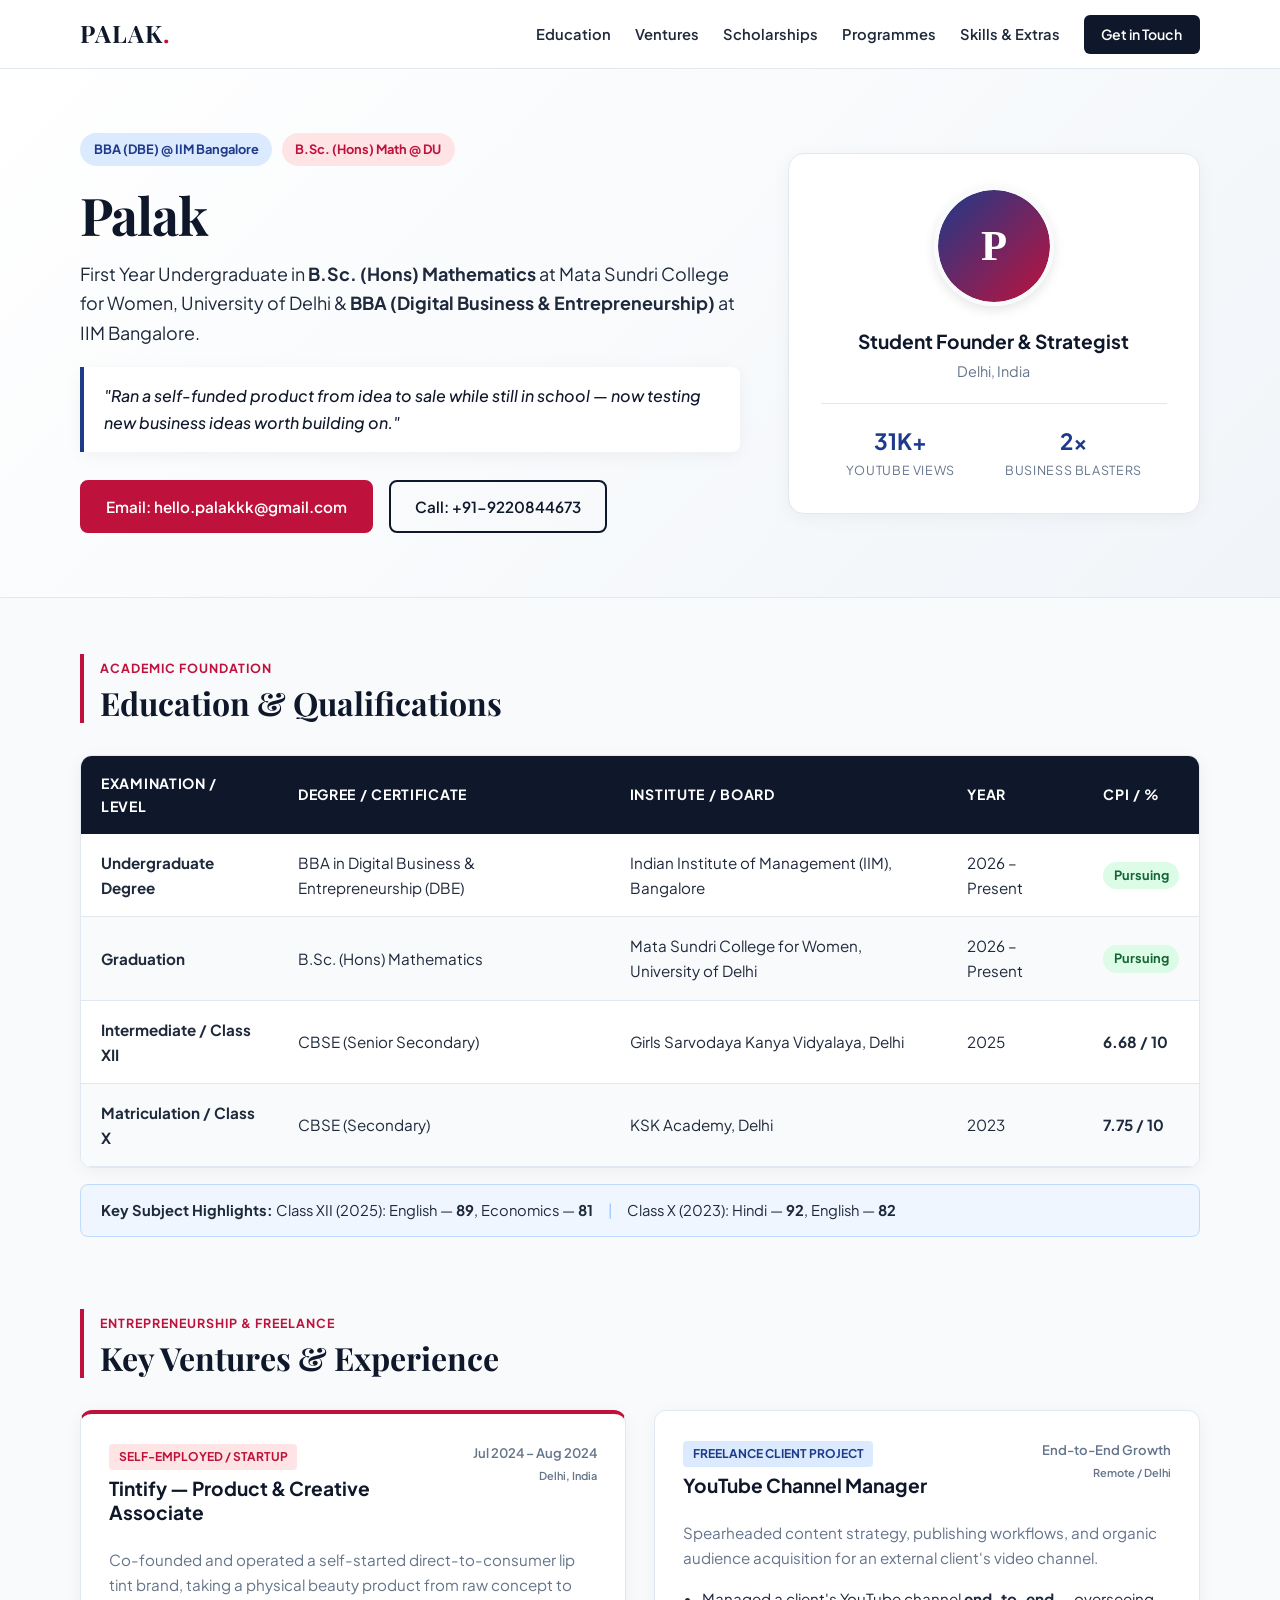
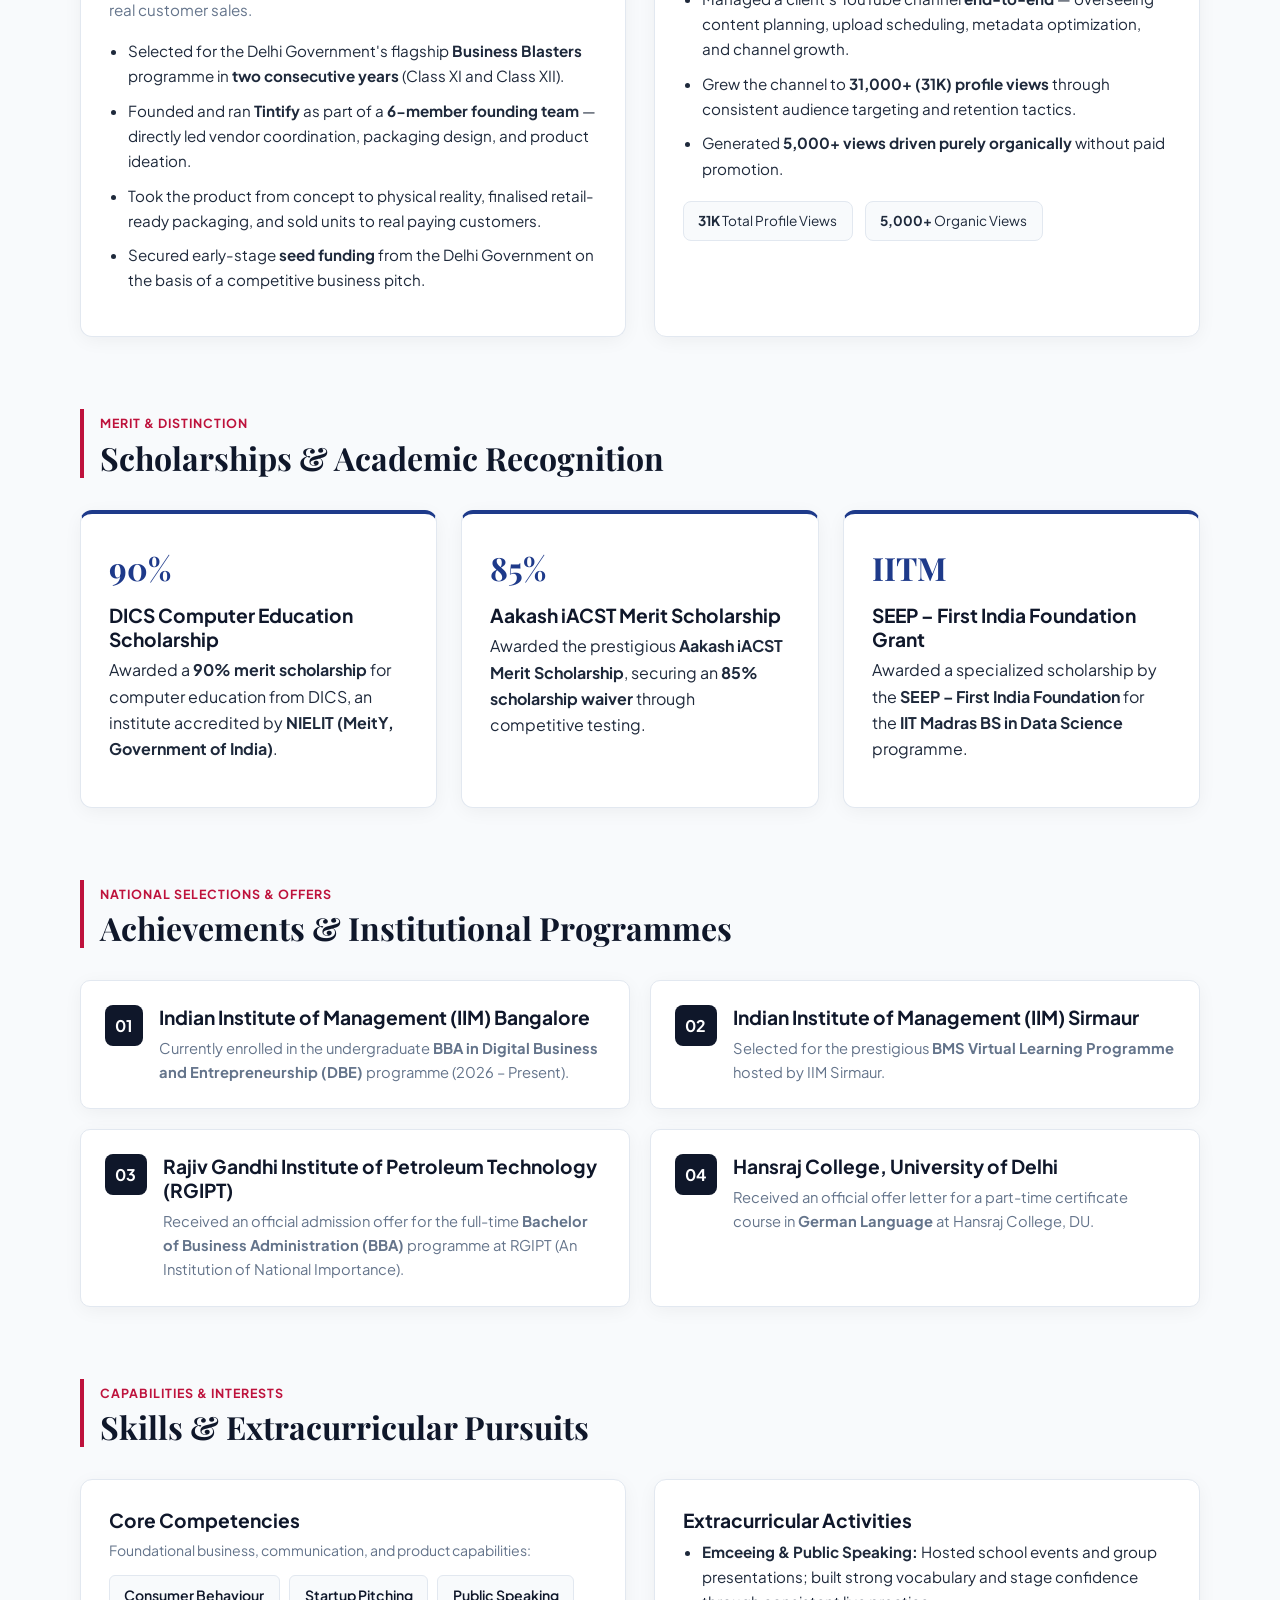
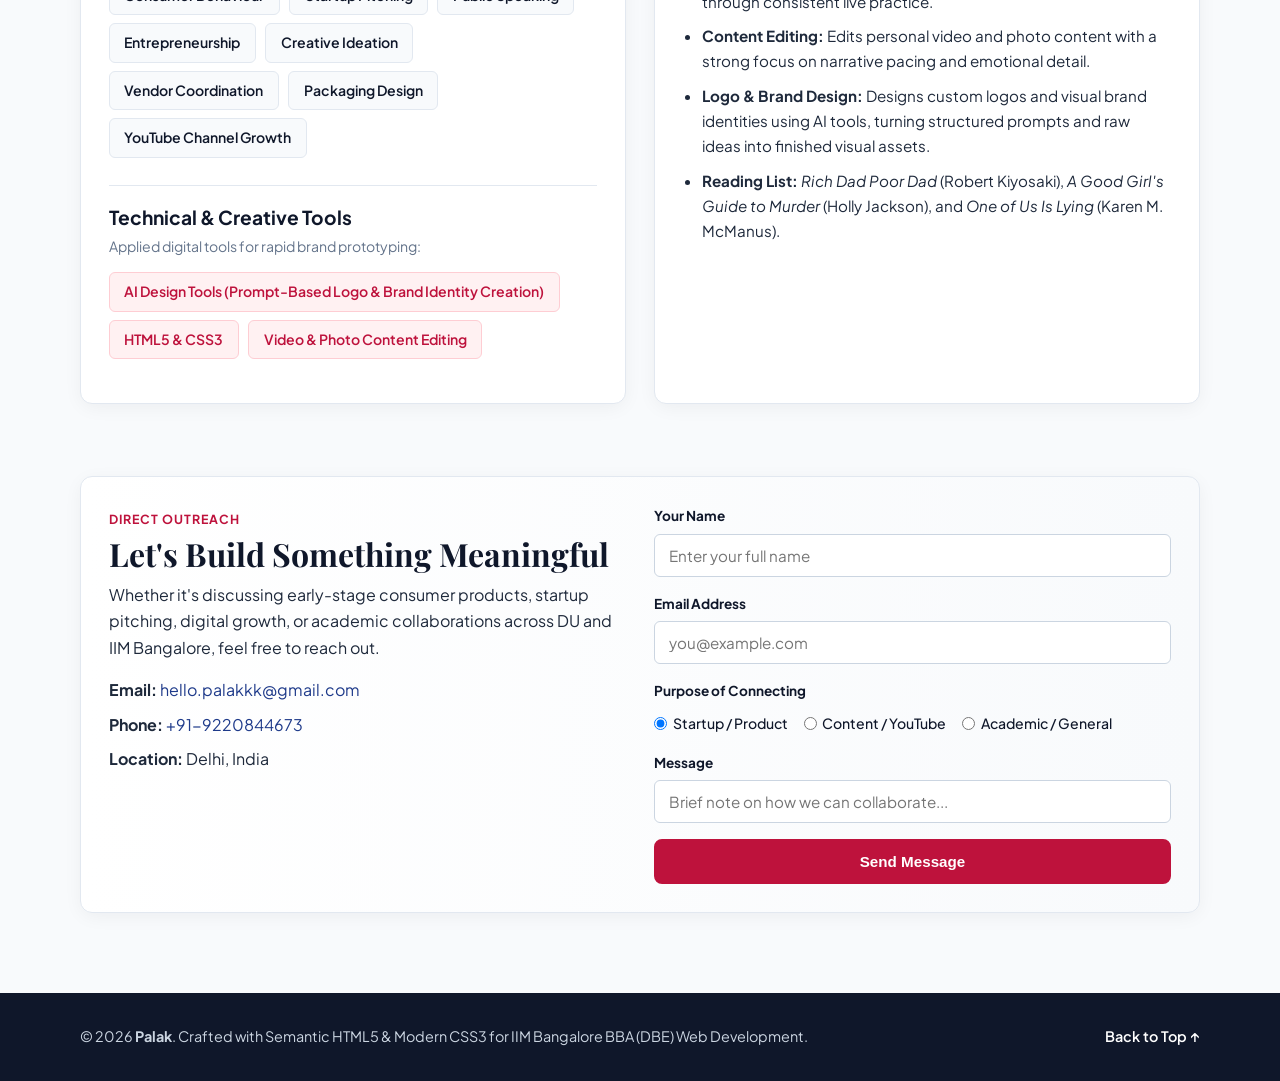
==== index.html @ 1ab862c1 "Add files via upload" ====
<!DOCTYPE html>
<html lang="en">
<head>
    <meta charset="UTF-8">
    <meta name="viewport" content="width=device-width, initial-scale=1.0">
    <title>Palak | Portfolio & Resume — BBA (DBE) IIM Bangalore & DU</title>
    <!-- Google Fonts: Plus Jakarta Sans (Sans-Serif for UI/Body) & Playfair Display (Serif for Authority/Headings) -->
    <link rel="preconnect" href="https://fonts.googleapis.com">
    <link rel="preconnect" href="https://fonts.gstatic.com" crossorigin>
    <link href="https://fonts.googleapis.com/css2?family=Playfair+Display:ital,wght@0,600;0,700;1,400&family=Plus+Jakarta+Sans:wght@400;500;600;700&display=swap" rel="stylesheet">
    <!-- External CSS Link (Relative Path) -->
    <link rel="stylesheet" href="./style.css">
</head>
<body>

    <!-- Sticky Navigation Bar using Flexbox & Semantic <nav> -->
    <nav id="main-navbar" class="navbar">
        <div class="container nav-container">
            <a href="#hero-header" class="brand-logo">PALAK<span class="accent-dot">.</span></a>
            <ul class="nav-links">
                <li><a href="#education" class="nav-item">Education</a></li>
                <li><a href="#ventures" class="nav-item">Ventures</a></li>
                <li><a href="#scholarships" class="nav-item">Scholarships</a></li>
                <li><a href="#programmes" class="nav-item">Programmes</a></li>
                <li><a href="#skills" class="nav-item">Skills & Extras</a></li>
                <li><a href="#contact" class="nav-cta">Get in Touch</a></li>
            </ul>
        </div>
    </nav>

    <!-- Hero Section using ID Selector & Semantic <header> -->
    <header id="hero-header" class="hero-section">
        <div class="container hero-grid">
            <div class="hero-text">
                <div class="badge-group">
                    <span class="status-badge primary-badge">BBA (DBE) @ IIM Bangalore</span>
                    <span class="status-badge secondary-badge">B.Sc. (Hons) Math @ DU</span>
                </div>
                <h1>Palak</h1>
                <p class="hero-subtitle">
                    First Year Undergraduate in <strong>B.Sc. (Hons) Mathematics</strong> at Mata Sundri College for Women, University of Delhi &amp; <strong>BBA (Digital Business &amp; Entrepreneurship)</strong> at IIM Bangalore.
                </p>
                <blockquote class="hero-tagline">
                    "Ran a self-funded product from idea to sale while still in school — now testing new business ideas worth building on."
                </blockquote>
                <div class="hero-actions">
                    <a href="mailto:hello.palakkk@gmail.com" class="btn btn-primary">Email: hello.palakkk@gmail.com</a>
                    <a href="tel:+919220844673" class="btn btn-outline">Call: +91-9220844673</a>
                </div>
            </div>

            <!-- Profile Visual / Avatar Card (Demonstrates <img> with alt attribute & Relative/SVG data) -->
            <div class="hero-visual">
                <div class="profile-card">
                    <img 
                        src="data:image/svg+xml;utf8,<svg xmlns='http://www.w3.org/2000/svg' width='220' height='220' viewBox='0 0 220 220'><defs><linearGradient id='grad' x1='0%' y1='0%' x2='100%' y2='100%'><stop offset='0%' style='stop-color:%231e3a8a;stop-opacity:1' /><stop offset='100%' style='stop-color:%23be123c;stop-opacity:1' /></linearGradient></defs><rect width='220' height='220' rx='110' fill='url(%23grad)'/><text x='50%' y='54%' dominant-baseline='middle' text-anchor='middle' fill='%23ffffff' font-family='Georgia, serif' font-size='84' font-weight='bold'>P</text></svg>" 
                        alt="Palak - Student Entrepreneur and Undergraduate at DU and IIM Bangalore" 
                        class="profile-img"
                        width="160"
                        height="160"
                    >
                    <div class="profile-meta">
                        <h3>Student Founder &amp; Strategist</h3>
                        <p>Delhi, India</p>
                        <hr class="card-divider">
                        <div class="quick-stats">
                            <div class="stat-box">
                                <span class="stat-num">31K+</span>
                                <span class="stat-label">YouTube Views</span>
                            </div>
                            <div class="stat-box">
                                <span class="stat-num">2x</span>
                                <span class="stat-label">Business Blasters</span>
                            </div>
                        </div>
                    </div>
                </div>
            </div>
        </div>
    </header>

    <!-- Main Content Container -->
    <main class="container main-content">

        <!-- SECTION 1: EDUCATION (Semantic Table + Dual Degree Banner) -->
        <section id="education" class="section-block">
            <div class="section-header">
                <span class="section-tag">Academic Foundation</span>
                <h2>Education &amp; Qualifications</h2>
            </div>

            <div class="table-responsive">
                <table class="data-table">
                    <thead>
                        <tr>
                            <th>Examination / Level</th>
                            <th>Degree / Certificate</th>
                            <th>Institute / Board</th>
                            <th>Year</th>
                            <th>CPI / %</th>
                        </tr>
                    </thead>
                    <tbody>
                        <tr class="highlight-row">
                            <td><strong>Undergraduate Degree</strong></td>
                            <td>BBA in Digital Business &amp; Entrepreneurship (DBE)</td>
                            <td>Indian Institute of Management (IIM), Bangalore</td>
                            <td>2026 – Present</td>
                            <td><span class="table-pill">Pursuing</span></td>
                        </tr>
                        <tr>
                            <td><strong>Graduation</strong></td>
                            <td>B.Sc. (Hons) Mathematics</td>
                            <td>Mata Sundri College for Women, University of Delhi</td>
                            <td>2026 – Present</td>
                            <td><span class="table-pill">Pursuing</span></td>
                        </tr>
                        <tr>
                            <td><strong>Intermediate / Class XII</strong></td>
                            <td>CBSE (Senior Secondary)</td>
                            <td>Girls Sarvodaya Kanya Vidyalaya, Delhi</td>
                            <td>2025</td>
                            <td><strong>6.68 / 10</strong></td>
                        </tr>
                        <tr>
                            <td><strong>Matriculation / Class X</strong></td>
                            <td>CBSE (Secondary)</td>
                            <td>KSK Academy, Delhi</td>
                            <td>2023</td>
                            <td><strong>7.75 / 10</strong></td>
                        </tr>
                    </tbody>
                </table>
            </div>

            <div class="subject-callout">
                <p>
                    <strong>Key Subject Highlights:</strong> 
                    <span class="subject-item">Class XII (2025): English — <strong>89</strong>, Economics — <strong>81</strong></span>
                    <span class="divider-pipe">|</span>
                    <span class="subject-item">Class X (2023): Hindi — <strong>92</strong>, English — <strong>82</strong></span>
                </p>
            </div>
        </section>

        <!-- SECTION 2: KEY VENTURES & PROJECTS (CSS Grid & Flexbox Cards) -->
        <section id="ventures" class="section-block">
            <div class="section-header">
                <span class="section-tag">Entrepreneurship &amp; Freelance</span>
                <h2>Key Ventures &amp; Experience</h2>
            </div>

            <div class="grid-2-col">
                <!-- Venture 1: Tintify -->
                <article class="card venture-card featured-border">
                    <div class="card-top">
                        <div>
                            <span class="venture-badge">Self-Employed / Startup</span>
                            <h3>Tintify — Product &amp; Creative Associate</h3>
                        </div>
                        <span class="date-location">Jul 2024 – Aug 2024<br><small>Delhi, India</small></span>
                    </div>
                    <p class="venture-summary">
                        Co-founded and operated a self-started direct-to-consumer lip tint brand, taking a physical beauty product from raw concept to real customer sales.
                    </p>
                    <ul class="styled-list">
                        <li>Selected for the Delhi Government's flagship <strong>Business Blasters</strong> programme in <strong>two consecutive years</strong> (Class XI and Class XII).</li>
                        <li>Founded and ran <strong>Tintify</strong> as part of a <strong>6-member founding team</strong> — directly led vendor coordination, packaging design, and product ideation.</li>
                        <li>Took the product from concept to physical reality, finalised retail-ready packaging, and sold units to real paying customers.</li>
                        <li>Secured early-stage <strong>seed funding</strong> from the Delhi Government on the basis of a competitive business pitch.</li>
                    </ul>
                </article>

                <!-- Venture 2: YouTube Channel Manager -->
                <article class="card venture-card">
                    <div class="card-top">
                        <div>
                            <span class="venture-badge alt-badge">Freelance Client Project</span>
                            <h3>YouTube Channel Manager</h3>
                        </div>
                        <span class="date-location">End-to-End Growth<br><small>Remote / Delhi</small></span>
                    </div>
                    <p class="venture-summary">
                        Spearheaded content strategy, publishing workflows, and organic audience acquisition for an external client's video channel.
                    </p>
                    <ul class="styled-list">
                        <li>Managed a client's YouTube channel <strong>end-to-end</strong> — overseeing content planning, upload scheduling, metadata optimization, and channel growth.</li>
                        <li>Grew the channel to <strong>31,000+ (31K) profile views</strong> through consistent audience targeting and retention tactics.</li>
                        <li>Generated <strong>5,000+ views driven purely organically</strong> without paid promotion.</li>
                    </ul>
                    <div class="metric-strip">
                        <div class="metric-pill"><strong>31K</strong> Total Profile Views</div>
                        <div class="metric-pill"><strong>5,000+</strong> Organic Views</div>
                    </div>
                </article>
            </div>
        </section>

        <!-- SECTION 3: SCHOLARSHIPS & ACADEMIC RECOGNITION (3-Column Grid) -->
        <section id="scholarships" class="section-block">
            <div class="section-header">
                <span class="section-tag">Merit &amp; Distinction</span>
                <h2>Scholarships &amp; Academic Recognition</h2>
            </div>

            <div class="grid-3-col">
                <article class="card award-card">
                    <div class="award-stat">90%</div>
                    <h3>DICS Computer Education Scholarship</h3>
                    <p>Awarded a <strong>90% merit scholarship</strong> for computer education from DICS, an institute accredited by <strong>NIELIT (MeitY, Government of India)</strong>.</p>
                </article>

                <article class="card award-card">
                    <div class="award-stat">85%</div>
                    <h3>Aakash iACST Merit Scholarship</h3>
                    <p>Awarded the prestigious <strong>Aakash iACST Merit Scholarship</strong>, securing an <strong>85% scholarship waiver</strong> through competitive testing.</p>
                </article>

                <article class="card award-card">
                    <div class="award-stat">IITM</div>
                    <h3>SEEP – First India Foundation Grant</h3>
                    <p>Awarded a specialized scholarship by the <strong>SEEP – First India Foundation</strong> for the <strong>IIT Madras BS in Data Science</strong> programme.</p>
                </article>
            </div>
        </section>

        <!-- SECTION 4: ACHIEVEMENTS & ACADEMIC PROGRAMMES -->
        <section id="programmes" class="section-block">
            <div class="section-header">
                <span class="section-tag">National Selections &amp; Offers</span>
                <h2>Achievements &amp; Institutional Programmes</h2>
            </div>

            <ol class="programme-timeline">
                <li class="timeline-item">
                    <div class="timeline-content">
                        <h3>Indian Institute of Management (IIM) Bangalore</h3>
                        <p>Currently enrolled in the undergraduate <strong>BBA in Digital Business and Entrepreneurship (DBE)</strong> programme (2026 – Present).</p>
                    </div>
                </li>
                <li class="timeline-item">
                    <div class="timeline-content">
                        <h3>Indian Institute of Management (IIM) Sirmaur</h3>
                        <p>Selected for the prestigious <strong>BMS Virtual Learning Programme</strong> hosted by IIM Sirmaur.</p>
                    </div>
                </li>
                <li class="timeline-item">
                    <div class="timeline-content">
                        <h3>Rajiv Gandhi Institute of Petroleum Technology (RGIPT)</h3>
                        <p>Received an official admission offer for the full-time <strong>Bachelor of Business Administration (BBA)</strong> programme at RGIPT (An Institution of National Importance).</p>
                    </div>
                </li>
                <li class="timeline-item">
                    <div class="timeline-content">
                        <h3>Hansraj College, University of Delhi</h3>
                        <p>Received an official offer letter for a part-time certificate course in <strong>German Language</strong> at Hansraj College, DU.</p>
                    </div>
                </li>
            </ol>
        </section>

        <!-- SECTION 5: SKILLS & EXTRACURRICULARS -->
        <section id="skills" class="section-block">
            <div class="section-header">
                <span class="section-tag">Capabilities &amp; Interests</span>
                <h2>Skills &amp; Extracurricular Pursuits</h2>
            </div>

            <div class="grid-2-col">
                <!-- Left Column: Core & Tool Skills -->
                <div class="card skills-box">
                    <h3>Core Competencies</h3>
                    <p class="box-subtext">Foundational business, communication, and product capabilities:</p>
                    <div class="tag-cloud">
                        <span class="skill-tag">Consumer Behaviour</span>
                        <span class="skill-tag">Startup Pitching</span>
                        <span class="skill-tag">Public Speaking</span>
                        <span class="skill-tag">Entrepreneurship</span>
                        <span class="skill-tag">Creative Ideation</span>
                        <span class="skill-tag">Vendor Coordination</span>
                        <span class="skill-tag">Packaging Design</span>
                        <span class="skill-tag">YouTube Channel Growth</span>
                    </div>

                    <hr class="card-divider">

                    <h3>Technical &amp; Creative Tools</h3>
                    <p class="box-subtext">Applied digital tools for rapid brand prototyping:</p>
                    <div class="tag-cloud">
                        <span class="skill-tag tool-tag">AI Design Tools (Prompt-Based Logo &amp; Brand Identity Creation)</span>
                        <span class="skill-tag tool-tag">HTML5 &amp; CSS3</span>
                        <span class="skill-tag tool-tag">Video &amp; Photo Content Editing</span>
                    </div>
                </div>

                <!-- Right Column: Extracurricular Activities -->
                <div class="card extras-box">
                    <h3>Extracurricular Activities</h3>
                    <ul class="styled-list extra-list">
                        <li>
                            <strong>Emceeing &amp; Public Speaking:</strong> Hosted school events and group presentations; built strong vocabulary and stage confidence through consistent live practice.
                        </li>
                        <li>
                            <strong>Content Editing:</strong> Edits personal video and photo content with a strong focus on narrative pacing and emotional detail.
                        </li>
                        <li>
                            <strong>Logo &amp; Brand Design:</strong> Designs custom logos and visual brand identities using AI tools, turning structured prompts and raw ideas into finished visual assets.
                        </li>
                        <li>
                            <strong>Reading List:</strong> 
                            <em>Rich Dad Poor Dad</em> (Robert Kiyosaki), 
                            <em>A Good Girl's Guide to Murder</em> (Holly Jackson), and 
                            <em>One of Us Is Lying</em> (Karen M. McManus).
                        </li>
                    </ul>
                </div>
            </div>
        </section>

        <!-- SECTION 6: INTERACTIVE CONTACT & COLLABORATION FORM (Demonstrates Module 3 Form Validation) -->
        <section id="contact" class="section-block">
            <div class="card contact-card">
                <div class="grid-2-col">
                    <div class="contact-info">
                        <span class="section-tag">Direct Outreach</span>
                        <h2>Let's Build Something Meaningful</h2>
                        <p>
                            Whether it's discussing early-stage consumer products, startup pitching, digital growth, or academic collaborations across DU and IIM Bangalore, feel free to reach out.
                        </p>
                        <div class="contact-links-list">
                            <p><strong>Email:</strong> <a href="mailto:hello.palakkk@gmail.com">hello.palakkk@gmail.com</a></p>
                            <p><strong>Phone:</strong> <a href="tel:+919220844673">+91-9220844673</a></p>
                            <p><strong>Location:</strong> Delhi, India</p>
                        </div>
                    </div>

                    <!-- Semantic HTML5 Form with name attributes and required validation -->
                    <form action="mailto:hello.palakkk@gmail.com" method="post" enctype="text/plain" class="contact-form">
                        <div class="form-group">
                            <label for="sender-name">Your Name</label>
                            <input type="text" id="sender-name" name="sender_name" placeholder="Enter your full name" minlength="2" required>
                        </div>
                        <div class="form-group">
                            <label for="sender-email">Email Address</label>
                            <input type="email" id="sender-email" name="sender_email" placeholder="you@example.com" required>
                        </div>
                        <div class="form-group">
                            <label for="inquiry-type">Purpose of Connecting</label>
                            <div class="radio-group">
                                <label class="radio-label">
                                    <input type="radio" name="inquiry_type" value="startup_collab" checked> Startup / Product
                                </label>
                                <label class="radio-label">
                                    <input type="radio" name="inquiry_type" value="freelance_growth"> Content / YouTube
                                </label>
                                <label class="radio-label">
                                    <input type="radio" name="inquiry_type" value="academic"> Academic / General
                                </label>
                            </div>
                        </div>
                        <div class="form-group">
                            <label for="message">Message</label>
                            <input type="text" id="message" name="message" placeholder="Brief note on how we can collaborate..." required>
                        </div>
                        <button type="submit" class="btn btn-primary full-width">Send Message</button>
                    </form>
                </div>
            </div>
        </section>

    </main>

    <!-- Semantic Footer -->
    <footer class="site-footer">
        <div class="container footer-flex">
            <p>&copy; 2026 <strong>Palak</strong>. Crafted with Semantic HTML5 &amp; Modern CSS3 for IIM Bangalore BBA (DBE) Web Development.</p>
            <p class="footer-links">
                <a href="#hero-header">Back to Top &uarr;</a>
            </p>
        </div>
    </footer>

</body>
</html>
---- style.css ----
/* ==========================================================================
   PALAK'S RESUME WEBSITE — EXTERNAL STYLESHEET (style.css)
   Course: IIM Bangalore BBA (DBE) — Website Development Mid-Term Project
   Concepts Applied: Color Theory, Typography Hierarchy, Box Model, Specificity,
   Flexbox (1D), CSS Grid (2D), Sticky Positioning, Pseudo-Selectors & Media Queries
   ========================================================================== */

/* 1. UNIVERSAL SELECTOR & CSS VARIABLES (Color Theory Palette) */
:root {
    --primary-navy: #0f172a;       /* Deep Slate Navy: Conveys trust, professionalism & authority */
    --royal-blue: #1e3a8a;         /* Academic & Financial reliability */
    --tint-rose: #be123c;          /* Creative Crimson/Rose: Subtle nod to 'Tintify' lip-tint venture */
    --tint-rose-light: #ffe4e6;    /* Soft highlight background */
    --bg-ivory: #f8fafc;           /* High-contrast clean white/ivory space */
    --card-white: #ffffff;         /* Pure white surface for cards */
    --text-main: #1e293b;          /* High legibility dark charcoal for body copy */
    --text-muted: #64748b;         /* Secondary metadata text */
    --border-subtle: #e2e8f0;      /* Clean structural dividers */
    --shadow-soft: 0 4px 20px -2px rgba(15, 23, 42, 0.06);
    --shadow-hover: 0 12px 28px -4px rgba(15, 23, 42, 0.12);
}

* {
    margin: 0;
    padding: 0;
    box-sizing: border-box;
}

html {
    font-size: 16px;
    scroll-behavior: smooth;
}

/* 2. ELEMENT SELECTORS & TYPOGRAPHY HIERARCHY */
body {
    font-family: 'Plus Jakarta Sans', -apple-system, BlinkMacSystemFont, 'Segoe UI', Roboto, sans-serif;
    background-color: var(--bg-ivory);
    color: var(--text-main);
    line-height: 1.65;
}

h1, h2, h3 {
    color: var(--primary-navy);
    line-height: 1.25;
}

h1 {
    font-family: 'Playfair Display', Georgia, serif;
    font-size: 3.25rem;
    font-weight: 700;
    letter-spacing: -0.02em;
    margin-bottom: 0.75rem;
}

h2 {
    font-family: 'Playfair Display', Georgia, serif;
    font-size: 2rem;
    font-weight: 700;
    margin-bottom: 0.5rem;
}

h3 {
    font-size: 1.2rem;
    font-weight: 700;
    margin-bottom: 0.4rem;
}

p {
    margin-bottom: 1rem;
    max-width: 68ch; /* Typography best practice: optimal line length for readability */
}

a {
    color: var(--royal-blue);
    text-decoration: none;
    transition: all 0.2s ease;
}

a:hover {
    color: var(--tint-rose);
}

/* Pseudo-element selector (Module 4.10) */
::selection {
    background-color: var(--tint-rose);
    color: #ffffff;
}

/* 3. LAYOUT CONTAINERS & BOX MODEL SPACING */
.container {
    width: 92%;
    max-width: 1120px;
    margin: 0 auto;
}

.section-block {
    padding: 3.5rem 0 1rem;
}

.section-header {
    margin-bottom: 2rem;
    border-left: 4px solid var(--tint-rose);
    padding-left: 1rem;
}

.section-tag {
    display: inline-block;
    font-size: 0.78rem;
    font-weight: 700;
    text-transform: uppercase;
    letter-spacing: 0.08em;
    color: var(--tint-rose);
    margin-bottom: 0.25rem;
}

/* 4. STICKY NAVIGATION BAR (Positioning & Flexbox) */
#main-navbar {
    position: sticky;
    top: 0;
    z-index: 1000;
    background-color: rgba(255, 255, 255, 0.95);
    backdrop-filter: blur(8px);
    border-bottom: 1px solid var(--border-subtle);
    padding: 0.9rem 0;
}

.nav-container {
    display: flex;
    justify-content: space-between;
    align-items: center;
}

.brand-logo {
    font-family: 'Playfair Display', Georgia, serif;
    font-size: 1.5rem;
    font-weight: 700;
    color: var(--primary-navy);
    letter-spacing: 0.04em;
}

.accent-dot {
    color: var(--tint-rose);
}

.nav-links {
    display: flex;
    align-items: center;
    list-style: none;
    gap: 1.5rem;
}

.nav-item {
    font-size: 0.92rem;
    font-weight: 600;
    color: var(--text-main);
}

.nav-item:hover {
    color: var(--tint-rose);
}

.nav-cta {
    display: inline-block;
    background-color: var(--primary-navy);
    color: #ffffff !important;
    padding: 0.5rem 1.1rem;
    border-radius: 6px;
    font-size: 0.88rem;
    font-weight: 600;
}

.nav-cta:hover {
    background-color: var(--tint-rose);
    transform: translateY(-1px);
}

/* 5. HERO HEADER SECTION (ID Selector & CSS Grid) */
#hero-header {
    background: linear-gradient(135deg, #ffffff 0%, #f1f5f9 100%);
    border-bottom: 1px solid var(--border-subtle);
    padding: 4rem 0;
}

.hero-grid {
    display: grid;
    grid-template-columns: 1.6fr 1fr;
    gap: 3rem;
    align-items: center;
}

.badge-group {
    display: flex;
    flex-wrap: wrap;
    gap: 0.6rem;
    margin-bottom: 1rem;
}

.status-badge {
    display: inline-block;
    padding: 0.35rem 0.85rem;
    border-radius: 999px;
    font-size: 0.8rem;
    font-weight: 700;
}

.primary-badge {
    background-color: #dbeafe;
    color: var(--royal-blue);
}

.secondary-badge {
    background-color: var(--tint-rose-light);
    color: var(--tint-rose);
}

.hero-subtitle {
    font-size: 1.12rem;
    color: var(--text-main);
    margin-bottom: 1.25rem;
}

.hero-tagline {
    background-color: var(--card-white);
    border-left: 4px solid var(--royal-blue);
    padding: 1rem 1.25rem;
    font-style: italic;
    color: var(--primary-navy);
    font-weight: 500;
    border-radius: 0 8px 8px 0;
    box-shadow: var(--shadow-soft);
    margin-bottom: 1.75rem;
}

.hero-actions {
    display: flex;
    flex-wrap: wrap;
    gap: 1rem;
}

/* Call to Action (CTA) Buttons */
.btn {
    display: inline-block;
    padding: 0.75rem 1.5rem;
    border-radius: 8px;
    font-weight: 600;
    font-size: 0.95rem;
    cursor: pointer;
    text-align: center;
    transition: all 0.2s ease;
}

.btn-primary {
    background-color: var(--tint-rose);
    color: #ffffff !important;
    border: 2px solid var(--tint-rose);
}

.btn-primary:hover {
    background-color: #9f1239;
    border-color: #9f1239;
    transform: translateY(-2px);
}

.btn-outline {
    background-color: transparent;
    color: var(--primary-navy);
    border: 2px solid var(--primary-navy);
}

.btn-outline:hover {
    background-color: var(--primary-navy);
    color: #ffffff !important;
}

/* Hero Profile Card */
.profile-card {
    background-color: var(--card-white);
    border: 1px solid var(--border-subtle);
    border-radius: 16px;
    padding: 2rem;
    text-align: center;
    box-shadow: var(--shadow-soft);
}

.profile-img {
    width: 120px;
    height: 120px;
    border-radius: 50%;
    margin-bottom: 1rem;
    border: 4px solid var(--bg-ivory);
    box-shadow: 0 4px 12px rgba(0, 0, 0, 0.1);
}

.profile-meta p {
    color: var(--text-muted);
    font-size: 0.9rem;
    margin: 0 auto 1rem;
}

.card-divider {
    border: none;
    border-top: 1px solid var(--border-subtle);
    margin: 1.2rem 0;
}

.quick-stats {
    display: flex;
    justify-content: space-around;
}

.stat-box {
    display: flex;
    flex-direction: column;
}

.stat-num {
    font-size: 1.4rem;
    font-weight: 700;
    color: var(--royal-blue);
}

.stat-label {
    font-size: 0.78rem;
    color: var(--text-muted);
    text-transform: uppercase;
    letter-spacing: 0.05em;
}

/* 6. DATA TABLE STYLING (Education Section — Module 3.17 & 4.7) */
.table-responsive {
    overflow-x: auto;
    background: var(--card-white);
    border-radius: 12px;
    box-shadow: var(--shadow-soft);
    border: 1px solid var(--border-subtle);
}

.data-table {
    width: 100%;
    border-collapse: collapse; /* Merges cell borders cleanly */
    text-align: left;
}

.data-table th {
    background-color: var(--primary-navy);
    color: #ffffff;
    padding: 1rem 1.25rem;
    font-size: 0.88rem;
    text-transform: uppercase;
    letter-spacing: 0.05em;
}

.data-table td {
    padding: 1rem 1.25rem;
    border-bottom: 1px solid var(--border-subtle);
    font-size: 0.95rem;
}

/* Pseudo-class :nth-of-type for Zebra Striping */
.data-table tbody tr:nth-of-type(even) {
    background-color: #f8fafc;
}

.data-table tbody tr:hover {
    background-color: #f1f5f9;
}

.table-pill {
    display: inline-block;
    background-color: #dcfce7;
    color: #166534;
    padding: 0.2rem 0.65rem;
    border-radius: 99px;
    font-size: 0.8rem;
    font-weight: 700;
}

.subject-callout {
    margin-top: 1rem;
    background-color: #eff6ff;
    border: 1px solid #bfdbfe;
    padding: 0.85rem 1.25rem;
    border-radius: 8px;
    font-size: 0.92rem;
}

.subject-callout p {
    margin-bottom: 0;
    max-width: 100%;
}

.divider-pipe {
    margin: 0 0.75rem;
    color: #93c5fd;
}

/* 7. CSS GRID SYSTEMS & REUSABLE CARDS (Module 5.2) */
.grid-2-col {
    display: grid;
    grid-template-columns: repeat(2, 1fr);
    gap: 1.75rem;
}

.grid-3-col {
    display: grid;
    grid-template-columns: repeat(3, 1fr);
    gap: 1.5rem;
}

.card {
    background-color: var(--card-white);
    border: 1px solid var(--border-subtle);
    border-radius: 12px;
    padding: 1.75rem;
    box-shadow: var(--shadow-soft);
    transition: transform 0.25s ease, box-shadow 0.25s ease;
}

.card:hover {
    transform: translateY(-4px);
    box-shadow: var(--shadow-hover);
}

.featured-border {
    border-top: 4px solid var(--tint-rose);
}

.card-top {
    display: flex;
    justify-content: space-between;
    align-items: flex-start;
    gap: 1rem;
    margin-bottom: 1rem;
}

.venture-badge {
    display: inline-block;
    background-color: var(--tint-rose-light);
    color: var(--tint-rose);
    font-size: 0.75rem;
    font-weight: 700;
    padding: 0.2rem 0.6rem;
    border-radius: 4px;
    margin-bottom: 0.4rem;
    text-transform: uppercase;
}

.alt-badge {
    background-color: #dbeafe;
    color: var(--royal-blue);
}

.date-location {
    font-size: 0.82rem;
    font-weight: 600;
    color: var(--text-muted);
    text-align: right;
    white-space: nowrap;
}

.venture-summary {
    font-size: 0.95rem;
    color: var(--text-muted);
}

.styled-list {
    padding-left: 1.2rem;
    margin-bottom: 1rem;
}

.styled-list li {
    margin-bottom: 0.6rem;
    font-size: 0.95rem;
}

.metric-strip {
    display: flex;
    gap: 0.75rem;
    margin-top: 1.25rem;
}

.metric-pill {
    background-color: var(--bg-ivory);
    border: 1px solid var(--border-subtle);
    padding: 0.5rem 0.9rem;
    border-radius: 8px;
    font-size: 0.85rem;
}

/* 8. SCHOLARSHIP AWARD CARDS */
.award-card {
    text-align: left;
    position: relative; /* Sets positioning context for decorative elements */
    border-top: 4px solid var(--royal-blue);
}

.award-stat {
    display: inline-block;
    font-family: 'Playfair Display', Georgia, serif;
    font-size: 2rem;
    font-weight: 700;
    color: var(--royal-blue);
    margin-bottom: 0.5rem;
}

/* 9. ORDERED TIMELINE LIST (Programmes & Achievements) */
.programme-timeline {
    list-style: none;
    display: grid;
    grid-template-columns: repeat(2, 1fr);
    gap: 1.25rem;
    counter-reset: prog-counter;
}

.timeline-item {
    background-color: var(--card-white);
    border: 1px solid var(--border-subtle);
    border-radius: 10px;
    padding: 1.5rem;
    display: flex;
    align-items: flex-start;
    gap: 1rem;
    box-shadow: var(--shadow-soft);
}

.timeline-item::before {
    counter-increment: prog-counter;
    content: "0" counter(prog-counter);
    font-weight: 700;
    font-size: 1rem;
    color: #ffffff;
    background-color: var(--primary-navy);
    padding: 0.45rem 0.65rem;
    border-radius: 8px;
    flex-shrink: 0;
}

.timeline-content p {
    margin-bottom: 0;
    font-size: 0.92rem;
    color: var(--text-muted);
}

/* 10. SKILLS TAG CLOUD (inline-block demonstration) */
.box-subtext {
    font-size: 0.88rem;
    color: var(--text-muted);
    margin-bottom: 0.85rem;
}

.tag-cloud {
    margin-bottom: 0.5rem;
}

.skill-tag {
    display: inline-block; /* Module 4.13: respects padding/margins while flowing inline */
    background-color: var(--bg-ivory);
    border: 1px solid var(--border-subtle);
    color: var(--primary-navy);
    padding: 0.45rem 0.9rem;
    margin: 0 0.4rem 0.5rem 0;
    border-radius: 6px;
    font-size: 0.88rem;
    font-weight: 600;
}

.skill-tag:hover {
    background-color: var(--primary-navy);
    color: #ffffff;
    border-color: var(--primary-navy);
}

.tool-tag {
    background-color: #fff1f2;
    border-color: #fecdd3;
    color: var(--tint-rose);
}

/* 11. CONTACT FORM SECTION */
.contact-card {
    background: linear-gradient(to right, #ffffff, #f8fafc);
}

.contact-links-list p {
    margin-bottom: 0.5rem;
}

.contact-form {
    display: flex;
    flex-direction: column;
    gap: 1rem;
}

.form-group {
    display: flex;
    flex-direction: column;
    gap: 0.35rem;
}

.form-group label {
    font-size: 0.85rem;
    font-weight: 700;
    color: var(--primary-navy);
}

.form-group input[type="text"],
.form-group input[type="email"] {
    padding: 0.7rem 0.9rem;
    border: 1px solid #cbd5e1;
    border-radius: 6px;
    font-family: inherit;
    font-size: 0.95rem;
}

.form-group input:focus {
    outline: 2px solid var(--royal-blue);
    border-color: transparent;
}

.radio-group {
    display: flex;
    flex-wrap: wrap;
    gap: 1rem;
    padding-top: 0.25rem;
}

.radio-label {
    font-weight: 500 !important;
    font-size: 0.88rem !important;
    display: flex;
    align-items: center;
    gap: 0.35rem;
    cursor: pointer;
}

.full-width {
    width: 100%;
}

/* 12. FOOTER */
.site-footer {
    margin-top: 4rem;
    background-color: var(--primary-navy);
    color: #cbd5e1;
    padding: 2rem 0;
    font-size: 0.9rem;
}

.footer-flex {
    display: flex;
    justify-content: space-between;
    align-items: center;
    flex-wrap: wrap;
    gap: 1rem;
}

.site-footer p {
    margin-bottom: 0;
}

.footer-links a {
    color: #ffffff;
    font-weight: 600;
}

/* 13. RESPONSIVE DESIGN & MEDIA QUERIES (Module 5.3) */
@media (max-width: 860px) {
    h1 {
        font-size: 2.5rem;
    }

    .hero-grid,
    .grid-2-col,
    .grid-3-col,
    .programme-timeline {
        grid-template-columns: 1fr;
    }

    .nav-container {
        flex-direction: column;
        gap: 0.75rem;
    }

    .nav-links {
        flex-wrap: wrap;
        justify-content: center;
        gap: 0.85rem;
    }
}
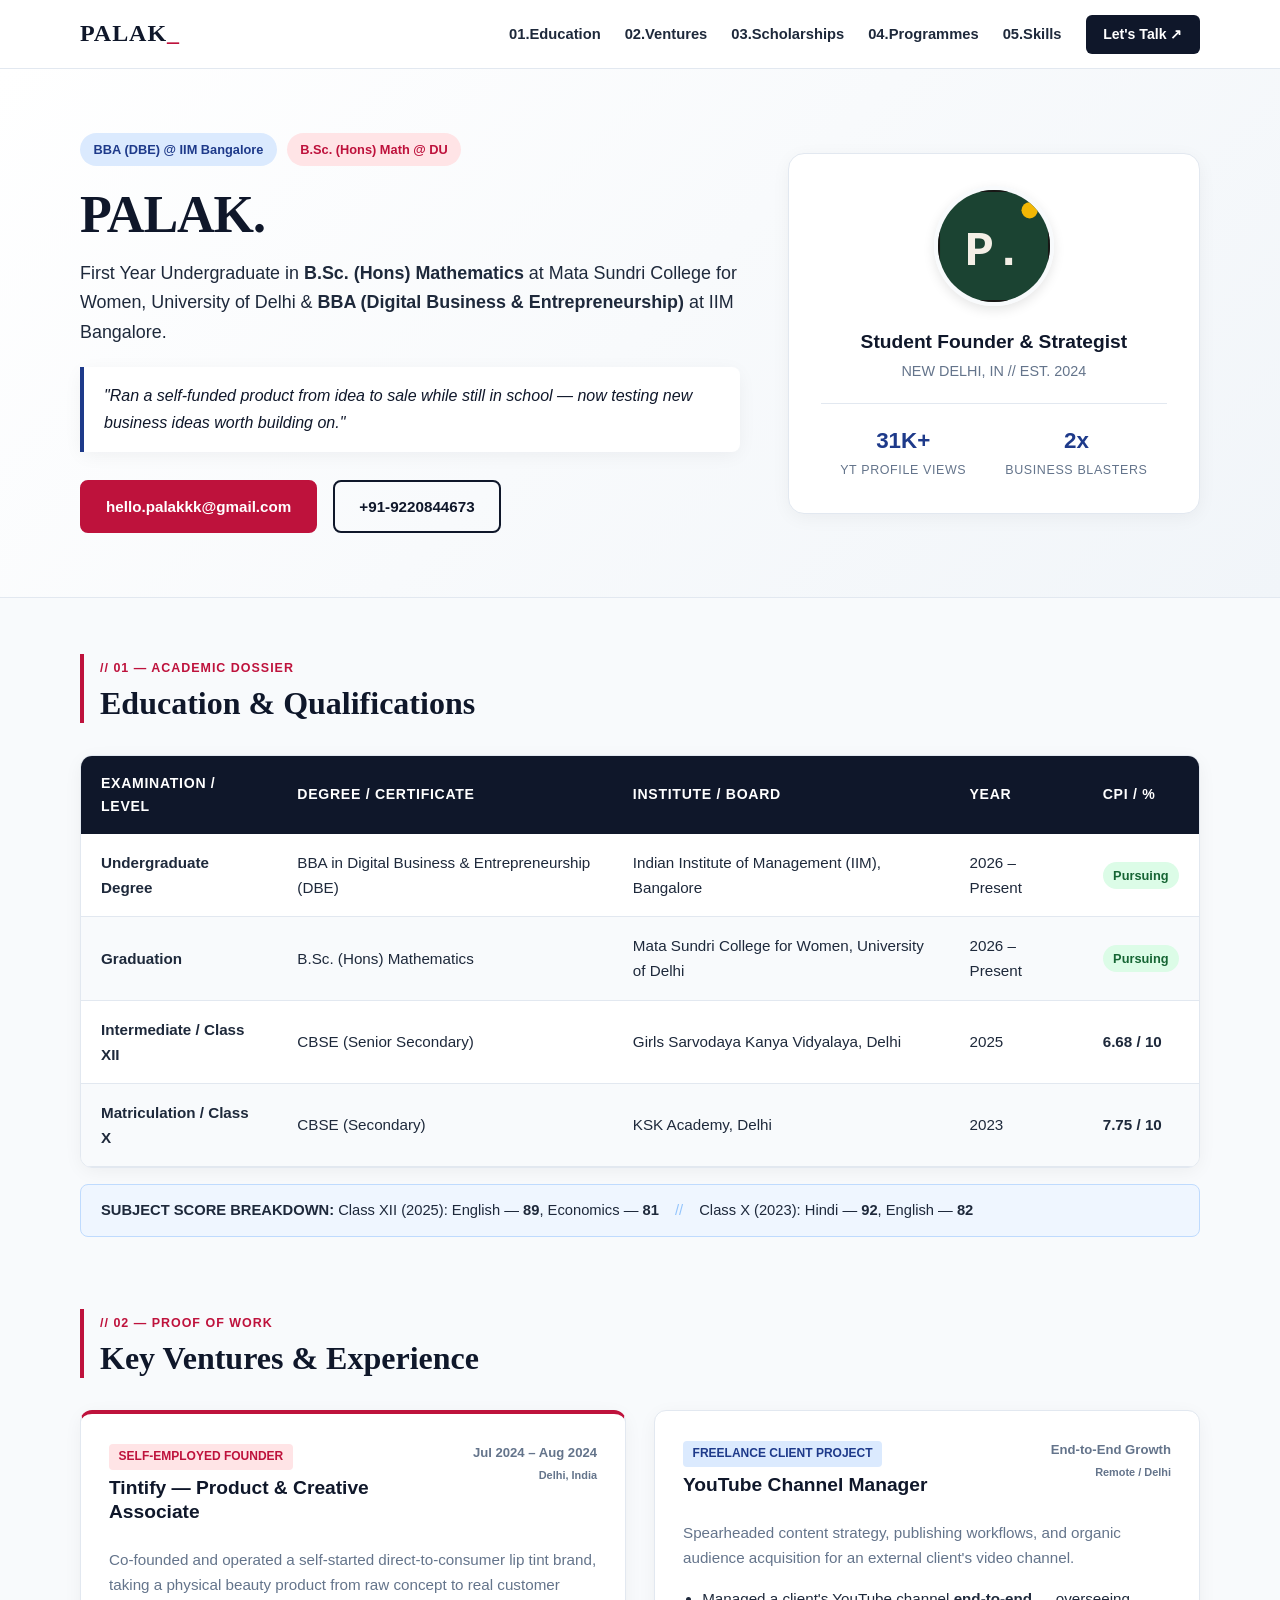
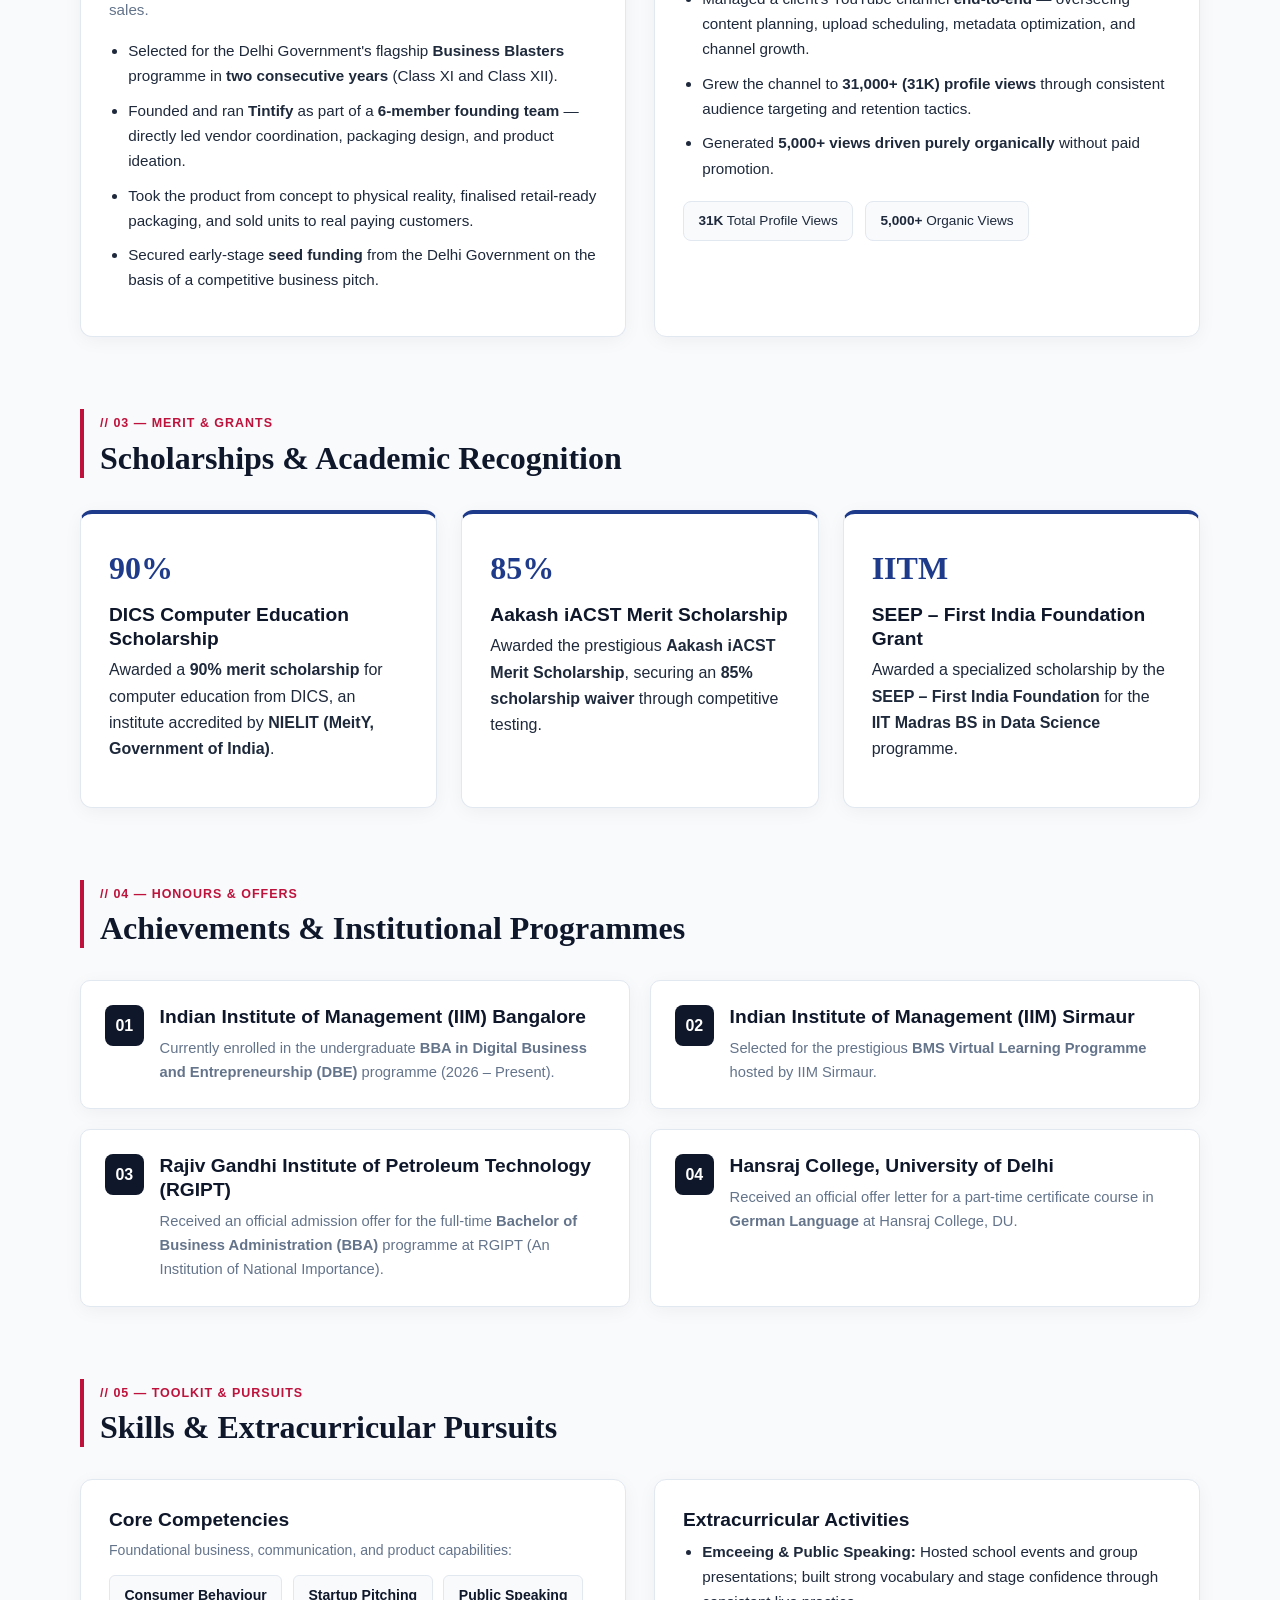
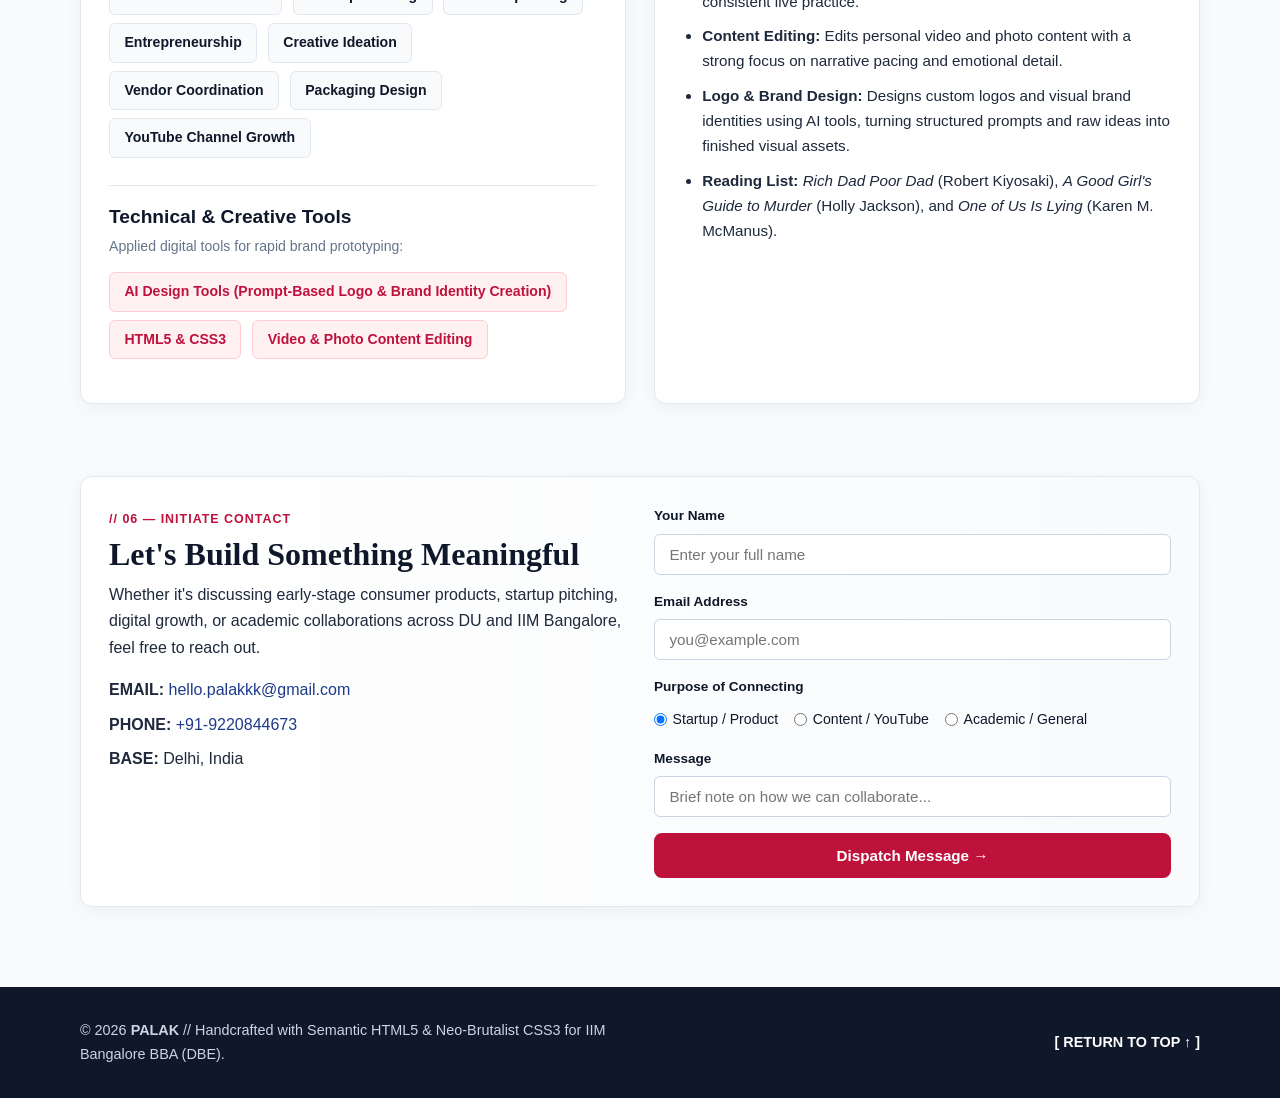
==== commit bd40de8c: "Refactor HTML structure and content for portfolio Updated font links, navigation items, and various " ====
--- a/index.html
+++ b/index.html
@@ -4,10 +4,10 @@
     <meta charset="UTF-8">
     <meta name="viewport" content="width=device-width, initial-scale=1.0">
     <title>Palak | Portfolio & Resume — BBA (DBE) IIM Bangalore & DU</title>
-    <!-- Google Fonts: Plus Jakarta Sans (Sans-Serif for UI/Body) & Playfair Display (Serif for Authority/Headings) -->
+    <!-- Unique Editorial Font Trio: Syne (Display), Bricolage Grotesque (Body), Space Mono (Technical/Data) -->
     <link rel="preconnect" href="https://fonts.googleapis.com">
     <link rel="preconnect" href="https://fonts.gstatic.com" crossorigin>
-    <link href="https://fonts.googleapis.com/css2?family=Playfair+Display:ital,wght@0,600;0,700;1,400&family=Plus+Jakarta+Sans:wght@400;500;600;700&display=swap" rel="stylesheet">
+    <link href="https://fonts.googleapis.com/css2?family=Bricolage+Grotesque:opsz,wght@12..96,400;12..96,500;12..96,600;12..96,700&family=Space+Mono:ital,wght@0,400;0,700;1,400&family=Syne:wght@700;800&display=swap" rel="stylesheet">
     <!-- External CSS Link (Relative Path) -->
     <link rel="stylesheet" href="./style.css">
 </head>
@@ -16,14 +16,14 @@
     <!-- Sticky Navigation Bar using Flexbox & Semantic <nav> -->
     <nav id="main-navbar" class="navbar">
         <div class="container nav-container">
-            <a href="#hero-header" class="brand-logo">PALAK<span class="accent-dot">.</span></a>
+            <a href="#hero-header" class="brand-logo">PALAK<span class="accent-dot">_</span></a>
             <ul class="nav-links">
-                <li><a href="#education" class="nav-item">Education</a></li>
-                <li><a href="#ventures" class="nav-item">Ventures</a></li>
-                <li><a href="#scholarships" class="nav-item">Scholarships</a></li>
-                <li><a href="#programmes" class="nav-item">Programmes</a></li>
-                <li><a href="#skills" class="nav-item">Skills & Extras</a></li>
-                <li><a href="#contact" class="nav-cta">Get in Touch</a></li>
+                <li><a href="#education" class="nav-item">01.Education</a></li>
+                <li><a href="#ventures" class="nav-item">02.Ventures</a></li>
+                <li><a href="#scholarships" class="nav-item">03.Scholarships</a></li>
+                <li><a href="#programmes" class="nav-item">04.Programmes</a></li>
+                <li><a href="#skills" class="nav-item">05.Skills</a></li>
+                <li><a href="#contact" class="nav-cta">Let's Talk &nearr;</a></li>
             </ul>
         </div>
     </nav>
@@ -36,7 +36,7 @@
                     <span class="status-badge primary-badge">BBA (DBE) @ IIM Bangalore</span>
                     <span class="status-badge secondary-badge">B.Sc. (Hons) Math @ DU</span>
                 </div>
-                <h1>Palak</h1>
+                <h1>PALAK.</h1>
                 <p class="hero-subtitle">
                     First Year Undergraduate in <strong>B.Sc. (Hons) Mathematics</strong> at Mata Sundri College for Women, University of Delhi &amp; <strong>BBA (Digital Business &amp; Entrepreneurship)</strong> at IIM Bangalore.
                 </p>
@@ -44,8 +44,8 @@
                     "Ran a self-funded product from idea to sale while still in school — now testing new business ideas worth building on."
                 </blockquote>
                 <div class="hero-actions">
-                    <a href="mailto:hello.palakkk@gmail.com" class="btn btn-primary">Email: hello.palakkk@gmail.com</a>
-                    <a href="tel:+919220844673" class="btn btn-outline">Call: +91-9220844673</a>
+                    <a href="mailto:hello.palakkk@gmail.com" class="btn btn-primary">hello.palakkk@gmail.com</a>
+                    <a href="tel:+919220844673" class="btn btn-outline">+91-9220844673</a>
                 </div>
             </div>
 
@@ -53,20 +53,20 @@
             <div class="hero-visual">
                 <div class="profile-card">
                     <img 
-                        src="data:image/svg+xml;utf8,<svg xmlns='http://www.w3.org/2000/svg' width='220' height='220' viewBox='0 0 220 220'><defs><linearGradient id='grad' x1='0%' y1='0%' x2='100%' y2='100%'><stop offset='0%' style='stop-color:%231e3a8a;stop-opacity:1' /><stop offset='100%' style='stop-color:%23be123c;stop-opacity:1' /></linearGradient></defs><rect width='220' height='220' rx='110' fill='url(%23grad)'/><text x='50%' y='54%' dominant-baseline='middle' text-anchor='middle' fill='%23ffffff' font-family='Georgia, serif' font-size='84' font-weight='bold'>P</text></svg>" 
+                        src="data:image/svg+xml;utf8,<svg xmlns='http://www.w3.org/2000/svg' width='220' height='220' viewBox='0 0 220 220'><rect width='220' height='220' rx='24' fill='%231B4332' stroke='%23181615' stroke-width='8'/><circle cx='180' cy='40' r='16' fill='%23F2B705'/><text x='50%' y='55%' dominant-baseline='middle' text-anchor='middle' fill='%23F4EFE6' font-family='Courier New, monospace' font-size='96' font-weight='bold'>P.</text></svg>" 
                         alt="Palak - Student Entrepreneur and Undergraduate at DU and IIM Bangalore" 
                         class="profile-img"
-                        width="160"
-                        height="160"
+                        width="140"
+                        height="140"
                     >
                     <div class="profile-meta">
                         <h3>Student Founder &amp; Strategist</h3>
-                        <p>Delhi, India</p>
+                        <p>NEW DELHI, IN // EST. 2024</p>
                         <hr class="card-divider">
                         <div class="quick-stats">
                             <div class="stat-box">
                                 <span class="stat-num">31K+</span>
-                                <span class="stat-label">YouTube Views</span>
+                                <span class="stat-label">YT Profile Views</span>
                             </div>
                             <div class="stat-box">
                                 <span class="stat-num">2x</span>
@@ -85,7 +85,7 @@
         <!-- SECTION 1: EDUCATION (Semantic Table + Dual Degree Banner) -->
         <section id="education" class="section-block">
             <div class="section-header">
-                <span class="section-tag">Academic Foundation</span>
+                <span class="section-tag">// 01 — ACADEMIC DOSSIER</span>
                 <h2>Education &amp; Qualifications</h2>
             </div>
 
@@ -135,9 +135,9 @@
 
             <div class="subject-callout">
                 <p>
-                    <strong>Key Subject Highlights:</strong> 
+                    <strong>SUBJECT SCORE BREAKDOWN:</strong> 
                     <span class="subject-item">Class XII (2025): English — <strong>89</strong>, Economics — <strong>81</strong></span>
-                    <span class="divider-pipe">|</span>
+                    <span class="divider-pipe">//</span>
                     <span class="subject-item">Class X (2023): Hindi — <strong>92</strong>, English — <strong>82</strong></span>
                 </p>
             </div>
@@ -146,7 +146,7 @@
         <!-- SECTION 2: KEY VENTURES & PROJECTS (CSS Grid & Flexbox Cards) -->
         <section id="ventures" class="section-block">
             <div class="section-header">
-                <span class="section-tag">Entrepreneurship &amp; Freelance</span>
+                <span class="section-tag">// 02 — PROOF OF WORK</span>
                 <h2>Key Ventures &amp; Experience</h2>
             </div>
 
@@ -155,7 +155,7 @@
                 <article class="card venture-card featured-border">
                     <div class="card-top">
                         <div>
-                            <span class="venture-badge">Self-Employed / Startup</span>
+                            <span class="venture-badge">Self-Employed Founder</span>
                             <h3>Tintify — Product &amp; Creative Associate</h3>
                         </div>
                         <span class="date-location">Jul 2024 – Aug 2024<br><small>Delhi, India</small></span>
@@ -199,7 +199,7 @@
         <!-- SECTION 3: SCHOLARSHIPS & ACADEMIC RECOGNITION (3-Column Grid) -->
         <section id="scholarships" class="section-block">
             <div class="section-header">
-                <span class="section-tag">Merit &amp; Distinction</span>
+                <span class="section-tag">// 03 — MERIT &amp; GRANTS</span>
                 <h2>Scholarships &amp; Academic Recognition</h2>
             </div>
 
@@ -227,7 +227,7 @@
         <!-- SECTION 4: ACHIEVEMENTS & ACADEMIC PROGRAMMES -->
         <section id="programmes" class="section-block">
             <div class="section-header">
-                <span class="section-tag">National Selections &amp; Offers</span>
+                <span class="section-tag">// 04 — HONOURS &amp; OFFERS</span>
                 <h2>Achievements &amp; Institutional Programmes</h2>
             </div>
 
@@ -262,7 +262,7 @@
         <!-- SECTION 5: SKILLS & EXTRACURRICULARS -->
         <section id="skills" class="section-block">
             <div class="section-header">
-                <span class="section-tag">Capabilities &amp; Interests</span>
+                <span class="section-tag">// 05 — TOOLKIT &amp; PURSUITS</span>
                 <h2>Skills &amp; Extracurricular Pursuits</h2>
             </div>
 
@@ -317,20 +317,20 @@
             </div>
         </section>
 
-        <!-- SECTION 6: INTERACTIVE CONTACT & COLLABORATION FORM (Demonstrates Module 3 Form Validation) -->
+        <!-- SECTION 6: INTERACTIVE CONTACT & COLLABORATION FORM -->
         <section id="contact" class="section-block">
             <div class="card contact-card">
                 <div class="grid-2-col">
                     <div class="contact-info">
-                        <span class="section-tag">Direct Outreach</span>
+                        <span class="section-tag">// 06 — INITIATE CONTACT</span>
                         <h2>Let's Build Something Meaningful</h2>
                         <p>
                             Whether it's discussing early-stage consumer products, startup pitching, digital growth, or academic collaborations across DU and IIM Bangalore, feel free to reach out.
                         </p>
                         <div class="contact-links-list">
-                            <p><strong>Email:</strong> <a href="mailto:hello.palakkk@gmail.com">hello.palakkk@gmail.com</a></p>
-                            <p><strong>Phone:</strong> <a href="tel:+919220844673">+91-9220844673</a></p>
-                            <p><strong>Location:</strong> Delhi, India</p>
+                            <p><strong>EMAIL:</strong> <a href="mailto:hello.palakkk@gmail.com">hello.palakkk@gmail.com</a></p>
+                            <p><strong>PHONE:</strong> <a href="tel:+919220844673">+91-9220844673</a></p>
+                            <p><strong>BASE:</strong> Delhi, India</p>
                         </div>
                     </div>
 
@@ -362,7 +362,7 @@
                             <label for="message">Message</label>
                             <input type="text" id="message" name="message" placeholder="Brief note on how we can collaborate..." required>
                         </div>
-                        <button type="submit" class="btn btn-primary full-width">Send Message</button>
+                        <button type="submit" class="btn btn-primary full-width">Dispatch Message &rarr;</button>
                     </form>
                 </div>
             </div>
@@ -373,12 +373,12 @@
     <!-- Semantic Footer -->
     <footer class="site-footer">
         <div class="container footer-flex">
-            <p>&copy; 2026 <strong>Palak</strong>. Crafted with Semantic HTML5 &amp; Modern CSS3 for IIM Bangalore BBA (DBE) Web Development.</p>
+            <p>&copy; 2026 <strong>PALAK</strong> // Handcrafted with Semantic HTML5 &amp; Neo-Brutalist CSS3 for IIM Bangalore BBA (DBE).</p>
             <p class="footer-links">
-                <a href="#hero-header">Back to Top &uarr;</a>
+                <a href="#hero-header">[ RETURN TO TOP &uarr; ]</a>
             </p>
         </div>
     </footer>
 
 </body>
-</html>+</html>
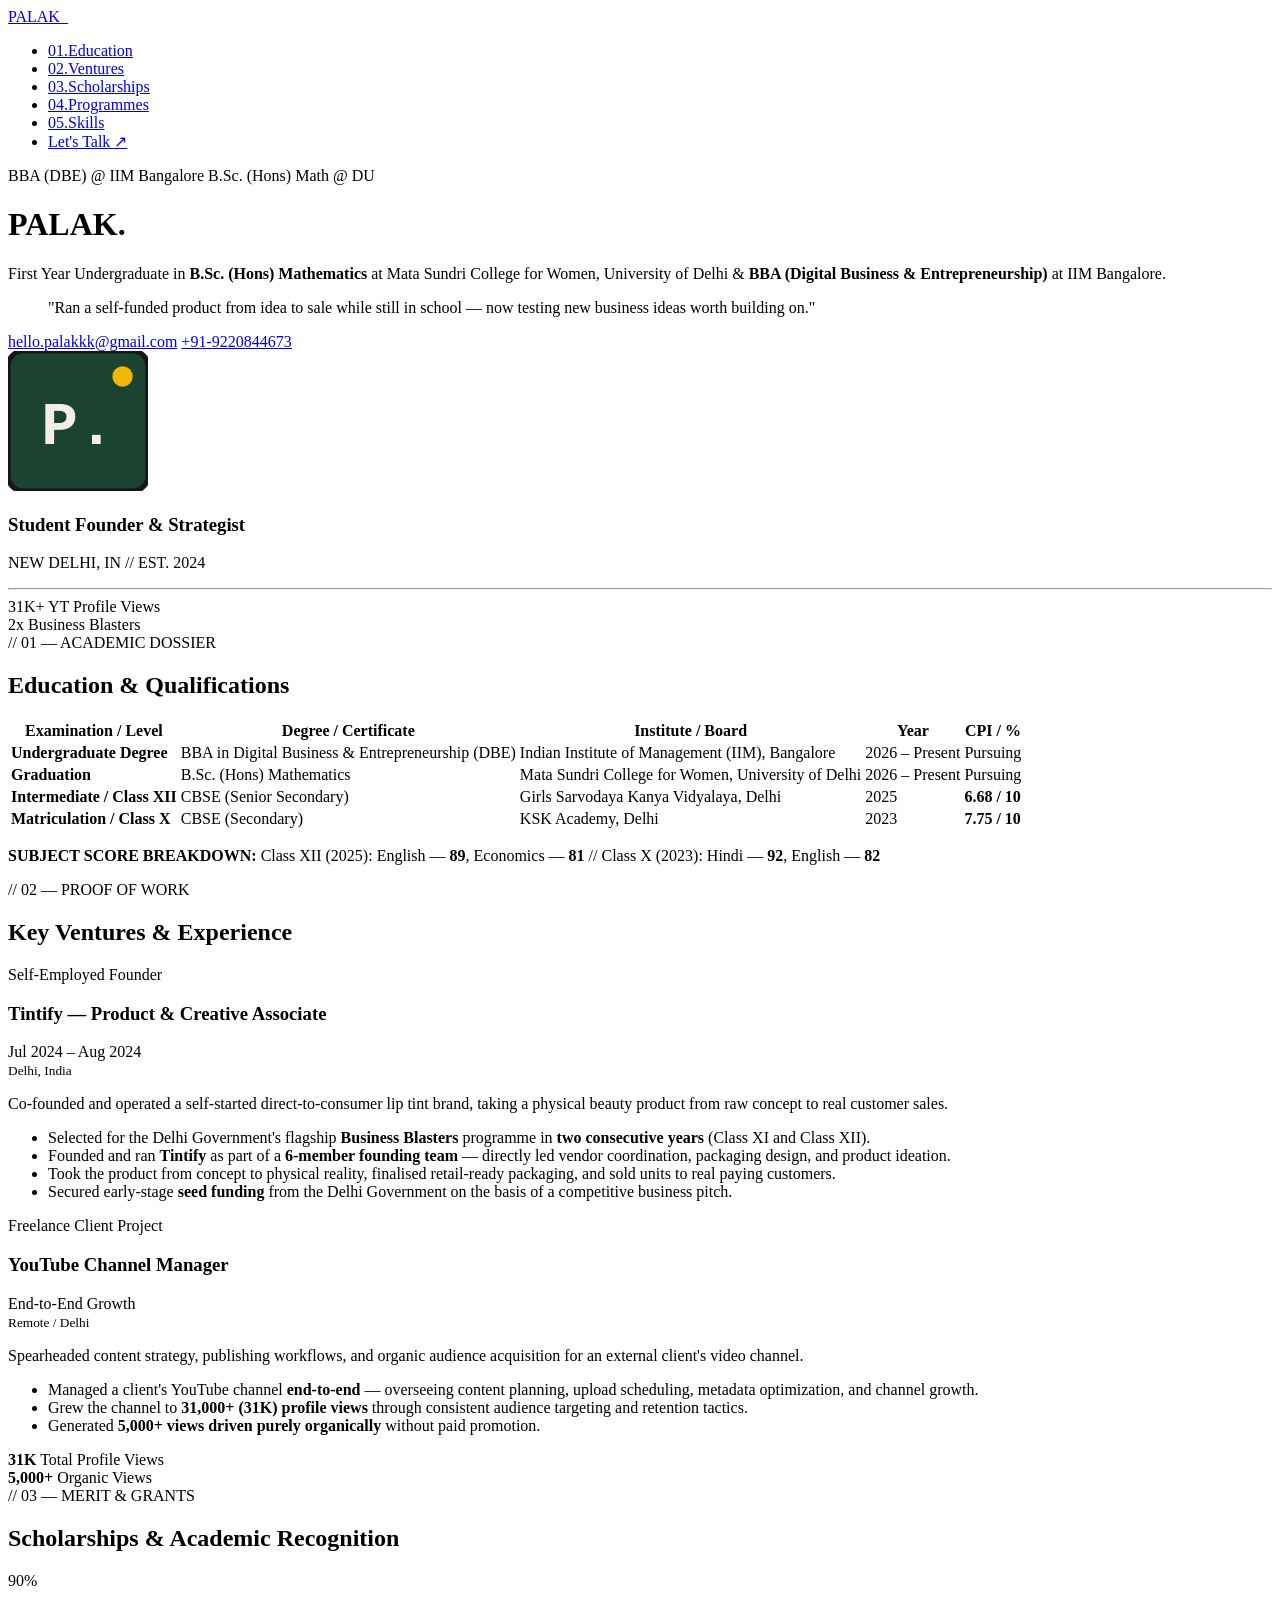
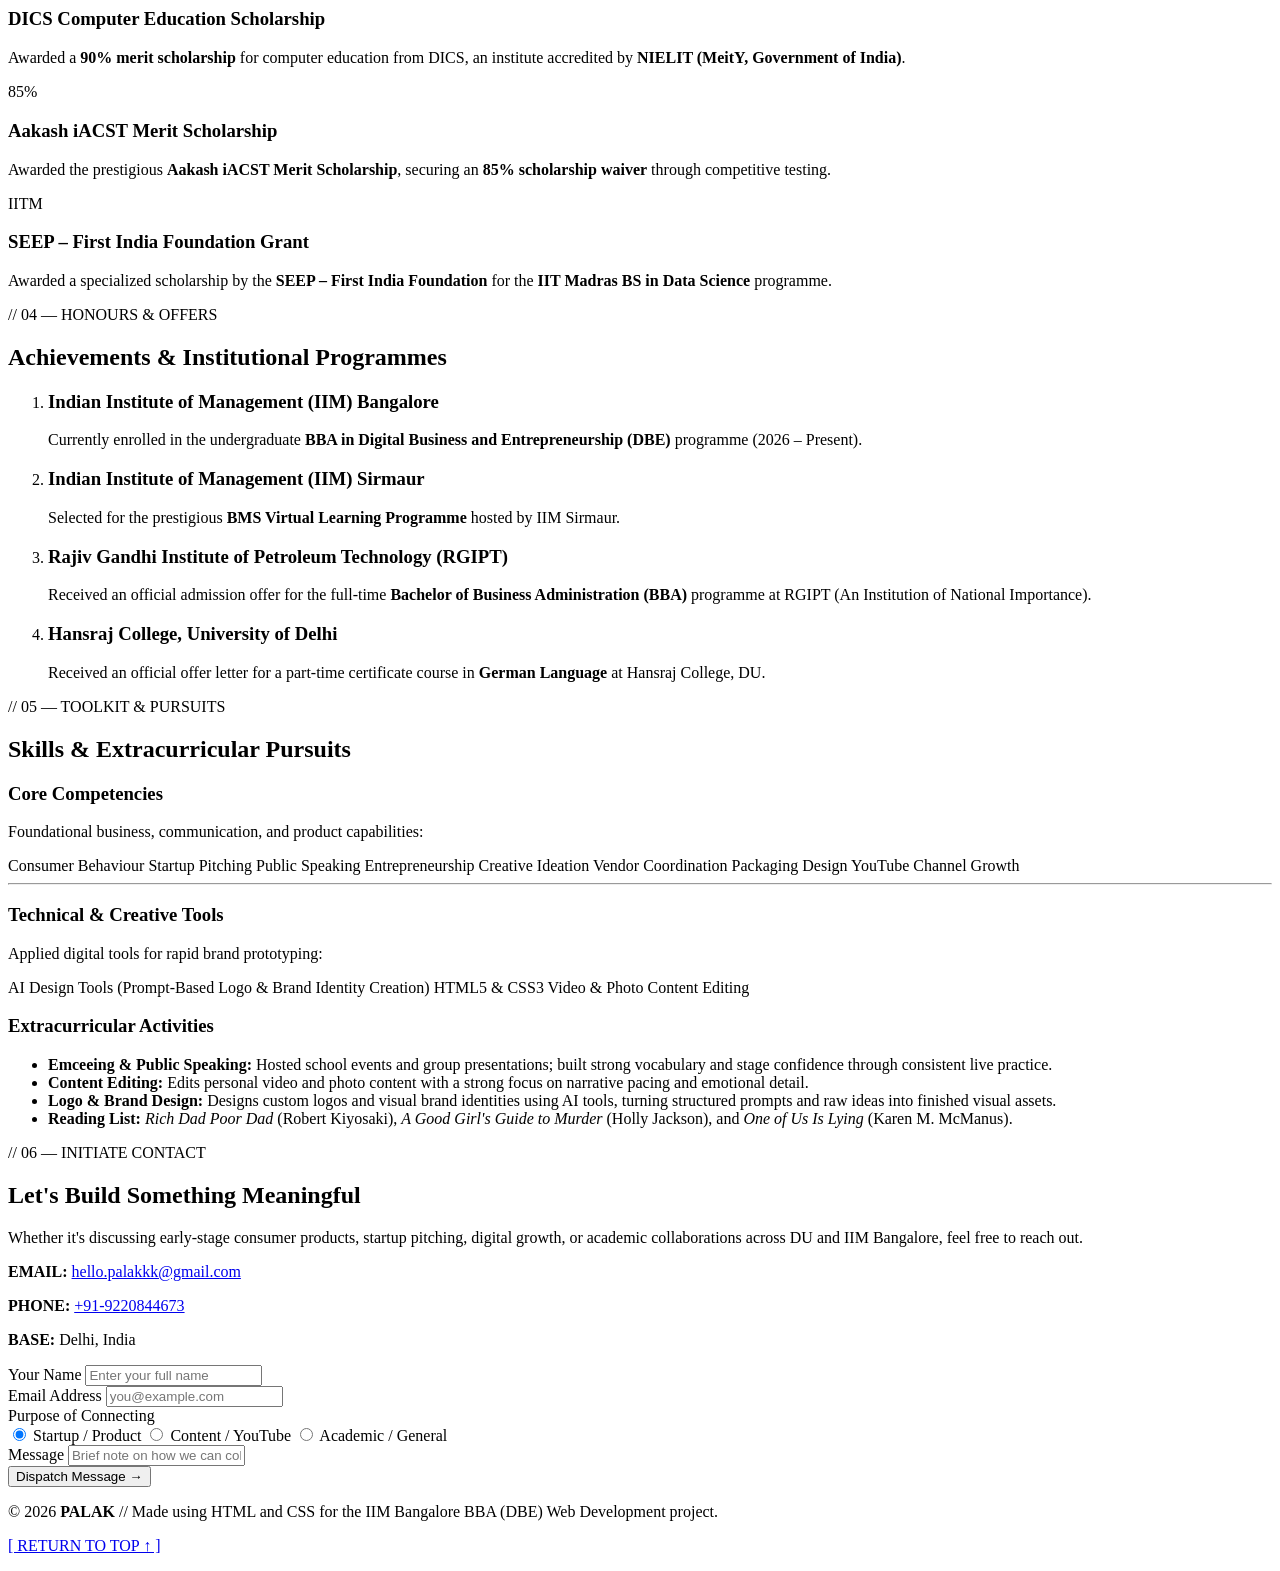
==== commit ecc614ab: "Rename index (9).html to index.html" ====
--- a/index.html
+++ b/index.html
@@ -4,16 +4,16 @@
     <meta charset="UTF-8">
     <meta name="viewport" content="width=device-width, initial-scale=1.0">
     <title>Palak | Portfolio & Resume — BBA (DBE) IIM Bangalore & DU</title>
-    <!-- Unique Editorial Font Trio: Syne (Display), Bricolage Grotesque (Body), Space Mono (Technical/Data) -->
+    <!-- Fonts used for headings, normal text and small labels -->
     <link rel="preconnect" href="https://fonts.googleapis.com">
     <link rel="preconnect" href="https://fonts.gstatic.com" crossorigin>
     <link href="https://fonts.googleapis.com/css2?family=Bricolage+Grotesque:opsz,wght@12..96,400;12..96,500;12..96,600;12..96,700&family=Space+Mono:ital,wght@0,400;0,700;1,400&family=Syne:wght@700;800&display=swap" rel="stylesheet">
-    <!-- External CSS Link (Relative Path) -->
+    <!-- Link to the CSS file -->
     <link rel="stylesheet" href="./style.css">
 </head>
 <body>
 
-    <!-- Sticky Navigation Bar using Flexbox & Semantic <nav> -->
+    <!-- Navigation links to the different sections -->
     <nav id="main-navbar" class="navbar">
         <div class="container nav-container">
             <a href="#hero-header" class="brand-logo">PALAK<span class="accent-dot">_</span></a>
@@ -28,7 +28,7 @@
         </div>
     </nav>
 
-    <!-- Hero Section using ID Selector & Semantic <header> -->
+    <!-- Intro section -->
     <header id="hero-header" class="hero-section">
         <div class="container hero-grid">
             <div class="hero-text">
@@ -49,7 +49,7 @@
                 </div>
             </div>
 
-            <!-- Profile Visual / Avatar Card (Demonstrates <img> with alt attribute & Relative/SVG data) -->
+            <!-- Small profile card -->
             <div class="hero-visual">
                 <div class="profile-card">
                     <img 
@@ -82,7 +82,7 @@
     <!-- Main Content Container -->
     <main class="container main-content">
 
-        <!-- SECTION 1: EDUCATION (Semantic Table + Dual Degree Banner) -->
+        <!-- Education details -->
         <section id="education" class="section-block">
             <div class="section-header">
                 <span class="section-tag">// 01 — ACADEMIC DOSSIER</span>
@@ -143,7 +143,7 @@
             </div>
         </section>
 
-        <!-- SECTION 2: KEY VENTURES & PROJECTS (CSS Grid & Flexbox Cards) -->
+        <!-- Projects and work experience -->
         <section id="ventures" class="section-block">
             <div class="section-header">
                 <span class="section-tag">// 02 — PROOF OF WORK</span>
@@ -151,7 +151,7 @@
             </div>
 
             <div class="grid-2-col">
-                <!-- Venture 1: Tintify -->
+                <!-- Tintify project -->
                 <article class="card venture-card featured-border">
                     <div class="card-top">
                         <div>
@@ -171,7 +171,7 @@
                     </ul>
                 </article>
 
-                <!-- Venture 2: YouTube Channel Manager -->
+                <!-- YouTube channel work -->
                 <article class="card venture-card">
                     <div class="card-top">
                         <div>
@@ -196,7 +196,7 @@
             </div>
         </section>
 
-        <!-- SECTION 3: SCHOLARSHIPS & ACADEMIC RECOGNITION (3-Column Grid) -->
+        <!-- Scholarships -->
         <section id="scholarships" class="section-block">
             <div class="section-header">
                 <span class="section-tag">// 03 — MERIT &amp; GRANTS</span>
@@ -224,7 +224,7 @@
             </div>
         </section>
 
-        <!-- SECTION 4: ACHIEVEMENTS & ACADEMIC PROGRAMMES -->
+        <!-- Other programmes and achievements -->
         <section id="programmes" class="section-block">
             <div class="section-header">
                 <span class="section-tag">// 04 — HONOURS &amp; OFFERS</span>
@@ -259,7 +259,7 @@
             </ol>
         </section>
 
-        <!-- SECTION 5: SKILLS & EXTRACURRICULARS -->
+        <!-- Skills and activities -->
         <section id="skills" class="section-block">
             <div class="section-header">
                 <span class="section-tag">// 05 — TOOLKIT &amp; PURSUITS</span>
@@ -267,7 +267,7 @@
             </div>
 
             <div class="grid-2-col">
-                <!-- Left Column: Core & Tool Skills -->
+                <!-- Skills -->
                 <div class="card skills-box">
                     <h3>Core Competencies</h3>
                     <p class="box-subtext">Foundational business, communication, and product capabilities:</p>
@@ -293,7 +293,7 @@
                     </div>
                 </div>
 
-                <!-- Right Column: Extracurricular Activities -->
+                <!-- Activities outside class -->
                 <div class="card extras-box">
                     <h3>Extracurricular Activities</h3>
                     <ul class="styled-list extra-list">
@@ -317,7 +317,7 @@
             </div>
         </section>
 
-        <!-- SECTION 6: INTERACTIVE CONTACT & COLLABORATION FORM -->
+        <!-- Contact section -->
         <section id="contact" class="section-block">
             <div class="card contact-card">
                 <div class="grid-2-col">
@@ -334,7 +334,7 @@
                         </div>
                     </div>
 
-                    <!-- Semantic HTML5 Form with name attributes and required validation -->
+                    <!-- Contact form with basic HTML validation -->
                     <form action="mailto:hello.palakkk@gmail.com" method="post" enctype="text/plain" class="contact-form">
                         <div class="form-group">
                             <label for="sender-name">Your Name</label>
@@ -370,10 +370,10 @@
 
     </main>
 
-    <!-- Semantic Footer -->
+    <!-- Footer -->
     <footer class="site-footer">
         <div class="container footer-flex">
-            <p>&copy; 2026 <strong>PALAK</strong> // Handcrafted with Semantic HTML5 &amp; Neo-Brutalist CSS3 for IIM Bangalore BBA (DBE).</p>
+            <p>&copy; 2026 <strong>PALAK</strong> // Made using HTML and CSS for the IIM Bangalore BBA (DBE) Web Development project.</p>
             <p class="footer-links">
                 <a href="#hero-header">[ RETURN TO TOP &uarr; ]</a>
             </p>
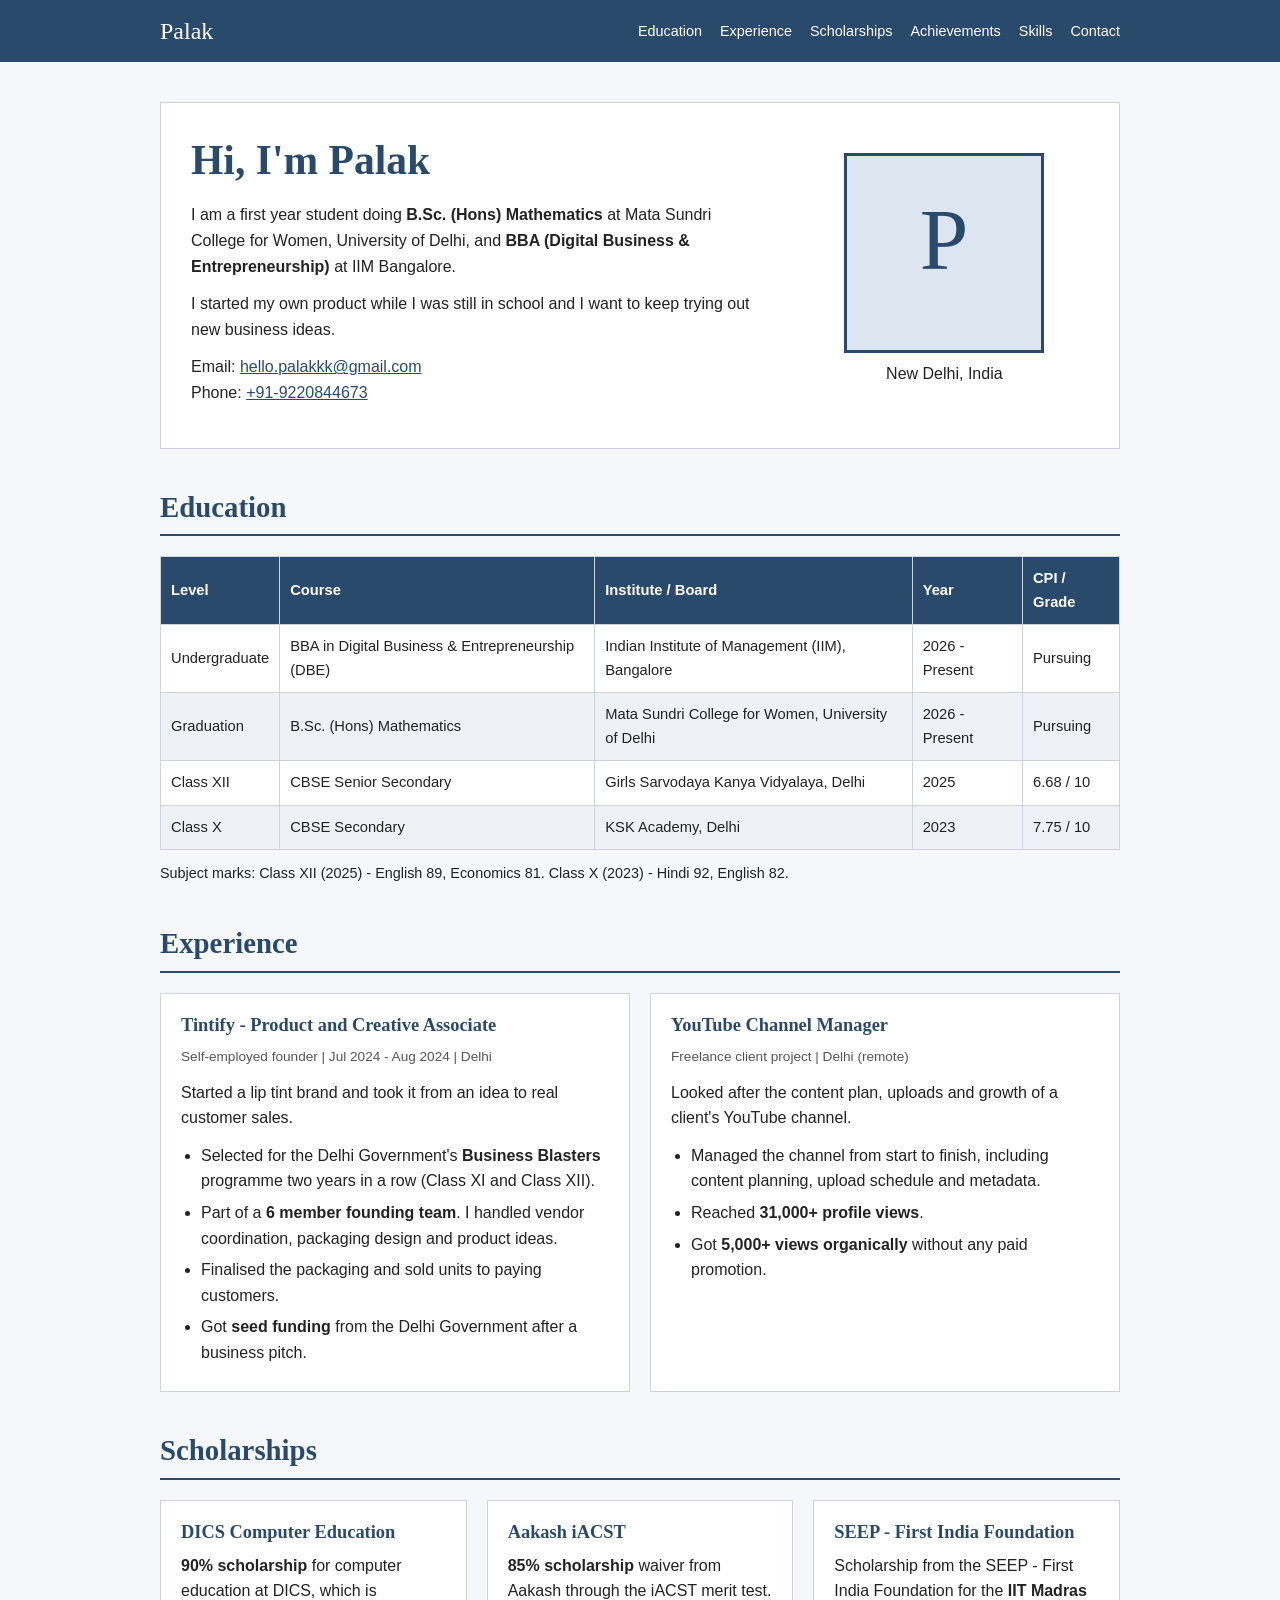
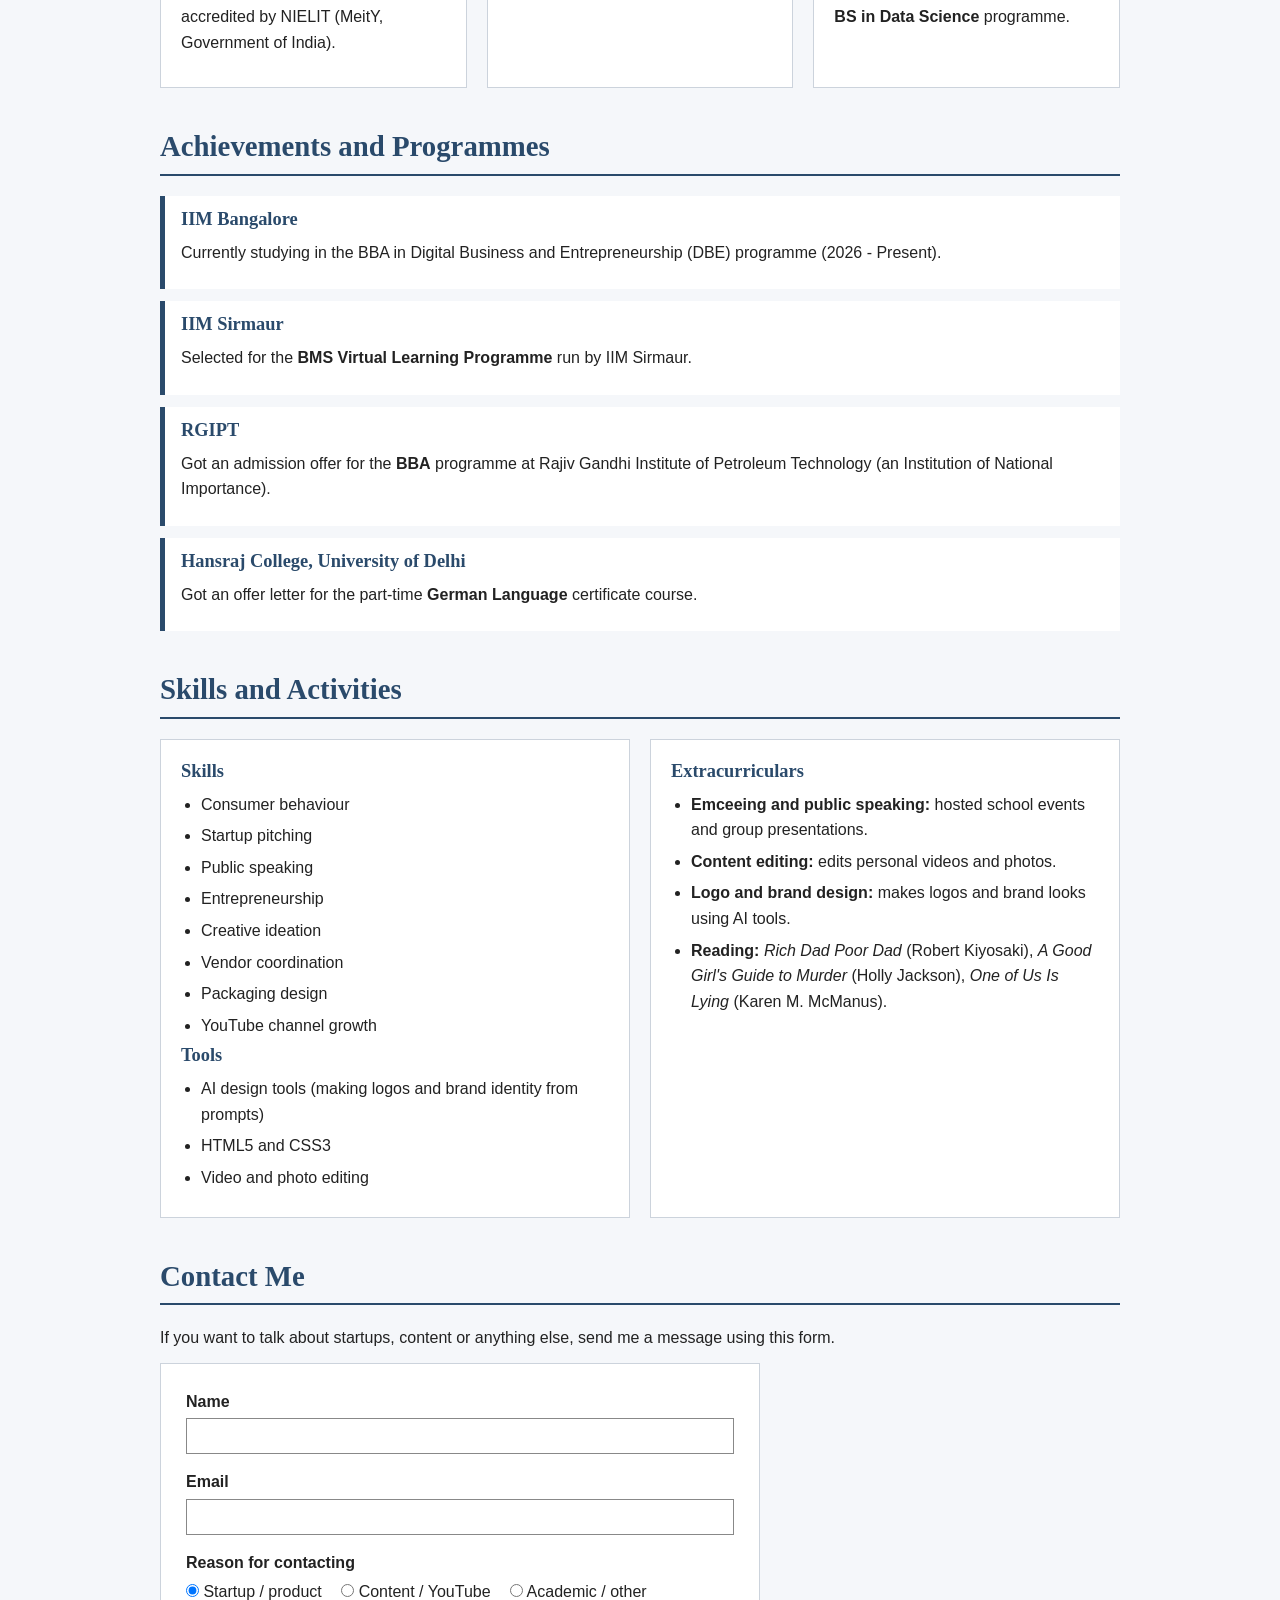
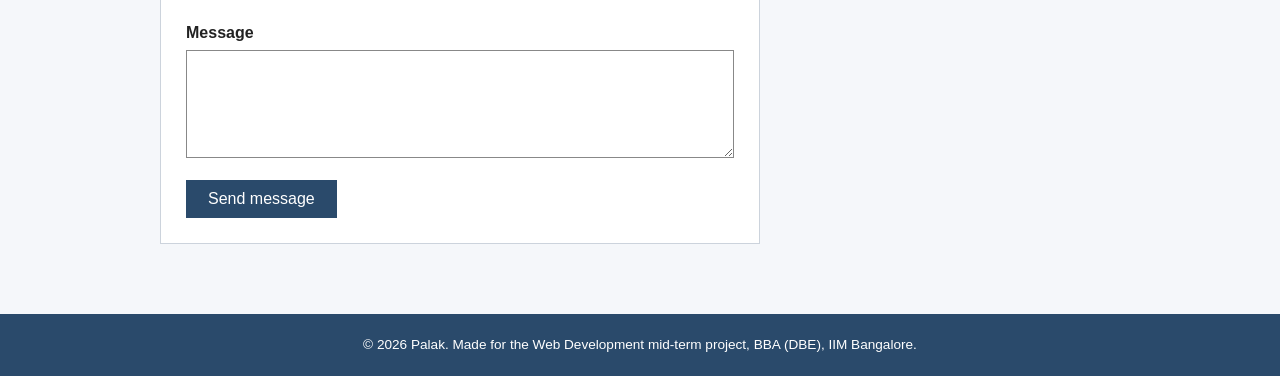
==== commit e7a33c25: "Add files via upload" ====
--- a/index.html
+++ b/index.html
@@ -3,381 +3,251 @@
 <head>
     <meta charset="UTF-8">
     <meta name="viewport" content="width=device-width, initial-scale=1.0">
-    <title>Palak | Portfolio & Resume — BBA (DBE) IIM Bangalore & DU</title>
-    <!-- Fonts used for headings, normal text and small labels -->
-    <link rel="preconnect" href="https://fonts.googleapis.com">
-    <link rel="preconnect" href="https://fonts.gstatic.com" crossorigin>
-    <link href="https://fonts.googleapis.com/css2?family=Bricolage+Grotesque:opsz,wght@12..96,400;12..96,500;12..96,600;12..96,700&family=Space+Mono:ital,wght@0,400;0,700;1,400&family=Syne:wght@700;800&display=swap" rel="stylesheet">
-    <!-- Link to the CSS file -->
-    <link rel="stylesheet" href="./style.css">
+    <title>Palak - Resume and Portfolio</title>
+    <link rel="stylesheet" href="style.css">
 </head>
 <body>
 
-    <!-- Navigation links to the different sections -->
-    <nav id="main-navbar" class="navbar">
-        <div class="container nav-container">
-            <a href="#hero-header" class="brand-logo">PALAK<span class="accent-dot">_</span></a>
-            <ul class="nav-links">
-                <li><a href="#education" class="nav-item">01.Education</a></li>
-                <li><a href="#ventures" class="nav-item">02.Ventures</a></li>
-                <li><a href="#scholarships" class="nav-item">03.Scholarships</a></li>
-                <li><a href="#programmes" class="nav-item">04.Programmes</a></li>
-                <li><a href="#skills" class="nav-item">05.Skills</a></li>
-                <li><a href="#contact" class="nav-cta">Let's Talk &nearr;</a></li>
+    <!-- header with navigation -->
+    <header>
+        <nav>
+            <a href="#top" class="logo">Palak</a>
+            <ul>
+                <li><a href="#education">Education</a></li>
+                <li><a href="#experience">Experience</a></li>
+                <li><a href="#scholarships">Scholarships</a></li>
+                <li><a href="#achievements">Achievements</a></li>
+                <li><a href="#skills">Skills</a></li>
+                <li><a href="#contact">Contact</a></li>
             </ul>
-        </div>
-    </nav>
-
-    <!-- Intro section -->
-    <header id="hero-header" class="hero-section">
-        <div class="container hero-grid">
-            <div class="hero-text">
-                <div class="badge-group">
-                    <span class="status-badge primary-badge">BBA (DBE) @ IIM Bangalore</span>
-                    <span class="status-badge secondary-badge">B.Sc. (Hons) Math @ DU</span>
-                </div>
-                <h1>PALAK.</h1>
-                <p class="hero-subtitle">
-                    First Year Undergraduate in <strong>B.Sc. (Hons) Mathematics</strong> at Mata Sundri College for Women, University of Delhi &amp; <strong>BBA (Digital Business &amp; Entrepreneurship)</strong> at IIM Bangalore.
+        </nav>
+    </header>
+
+    <main id="top">
+
+        <!-- intro section -->
+        <section id="intro">
+            <div class="intro-text">
+                <h1>Hi, I'm Palak</h1>
+                <p>
+                    I am a first year student doing <strong>B.Sc. (Hons) Mathematics</strong> at Mata Sundri College for Women, University of Delhi, and
+                    <strong>BBA (Digital Business &amp; Entrepreneurship)</strong> at IIM Bangalore.
                 </p>
-                <blockquote class="hero-tagline">
-                    "Ran a self-funded product from idea to sale while still in school — now testing new business ideas worth building on."
-                </blockquote>
-                <div class="hero-actions">
-                    <a href="mailto:hello.palakkk@gmail.com" class="btn btn-primary">hello.palakkk@gmail.com</a>
-                    <a href="tel:+919220844673" class="btn btn-outline">+91-9220844673</a>
-                </div>
-            </div>
-
-            <!-- Small profile card -->
-            <div class="hero-visual">
-                <div class="profile-card">
-                    <img 
-                        src="data:image/svg+xml;utf8,<svg xmlns='http://www.w3.org/2000/svg' width='220' height='220' viewBox='0 0 220 220'><rect width='220' height='220' rx='24' fill='%231B4332' stroke='%23181615' stroke-width='8'/><circle cx='180' cy='40' r='16' fill='%23F2B705'/><text x='50%' y='55%' dominant-baseline='middle' text-anchor='middle' fill='%23F4EFE6' font-family='Courier New, monospace' font-size='96' font-weight='bold'>P.</text></svg>" 
-                        alt="Palak - Student Entrepreneur and Undergraduate at DU and IIM Bangalore" 
-                        class="profile-img"
-                        width="140"
-                        height="140"
-                    >
-                    <div class="profile-meta">
-                        <h3>Student Founder &amp; Strategist</h3>
-                        <p>NEW DELHI, IN // EST. 2024</p>
-                        <hr class="card-divider">
-                        <div class="quick-stats">
-                            <div class="stat-box">
-                                <span class="stat-num">31K+</span>
-                                <span class="stat-label">YT Profile Views</span>
-                            </div>
-                            <div class="stat-box">
-                                <span class="stat-num">2x</span>
-                                <span class="stat-label">Business Blasters</span>
-                            </div>
-                        </div>
-                    </div>
-                </div>
-            </div>
-        </div>
-    </header>
-
-    <!-- Main Content Container -->
-    <main class="container main-content">
-
-        <!-- Education details -->
-        <section id="education" class="section-block">
-            <div class="section-header">
-                <span class="section-tag">// 01 — ACADEMIC DOSSIER</span>
-                <h2>Education &amp; Qualifications</h2>
-            </div>
-
-            <div class="table-responsive">
-                <table class="data-table">
+                <p>
+                    I started my own product while I was still in school and I want to keep trying out new business ideas.
+                </p>
+                <p>
+                    Email: <a href="mailto:hello.palakkk@gmail.com">hello.palakkk@gmail.com</a><br>
+                    Phone: <a href="tel:+919220844673">+91-9220844673</a>
+                </p>
+            </div>
+            <div class="intro-photo">
+                <img src="data:image/svg+xml;utf8,<svg xmlns='http://www.w3.org/2000/svg' width='200' height='200'><rect width='200' height='200' fill='%23dde6f0'/><text x='50%' y='58%' text-anchor='middle' font-family='Georgia, serif' font-size='90' fill='%232a4a6b'>P</text></svg>"
+                     alt="Profile picture of Palak" width="200" height="200">
+                <p>New Delhi, India</p>
+            </div>
+        </section>
+
+        <!-- education section -->
+        <section id="education">
+            <h2>Education</h2>
+            <div class="table-wrap">
+                <table>
                     <thead>
                         <tr>
-                            <th>Examination / Level</th>
-                            <th>Degree / Certificate</th>
+                            <th>Level</th>
+                            <th>Course</th>
                             <th>Institute / Board</th>
                             <th>Year</th>
-                            <th>CPI / %</th>
+                            <th>CPI / Grade</th>
                         </tr>
                     </thead>
                     <tbody>
-                        <tr class="highlight-row">
-                            <td><strong>Undergraduate Degree</strong></td>
+                        <tr>
+                            <td>Undergraduate</td>
                             <td>BBA in Digital Business &amp; Entrepreneurship (DBE)</td>
                             <td>Indian Institute of Management (IIM), Bangalore</td>
-                            <td>2026 – Present</td>
-                            <td><span class="table-pill">Pursuing</span></td>
-                        </tr>
-                        <tr>
-                            <td><strong>Graduation</strong></td>
+                            <td>2026 - Present</td>
+                            <td>Pursuing</td>
+                        </tr>
+                        <tr>
+                            <td>Graduation</td>
                             <td>B.Sc. (Hons) Mathematics</td>
                             <td>Mata Sundri College for Women, University of Delhi</td>
-                            <td>2026 – Present</td>
-                            <td><span class="table-pill">Pursuing</span></td>
-                        </tr>
-                        <tr>
-                            <td><strong>Intermediate / Class XII</strong></td>
-                            <td>CBSE (Senior Secondary)</td>
+                            <td>2026 - Present</td>
+                            <td>Pursuing</td>
+                        </tr>
+                        <tr>
+                            <td>Class XII</td>
+                            <td>CBSE Senior Secondary</td>
                             <td>Girls Sarvodaya Kanya Vidyalaya, Delhi</td>
                             <td>2025</td>
-                            <td><strong>6.68 / 10</strong></td>
-                        </tr>
-                        <tr>
-                            <td><strong>Matriculation / Class X</strong></td>
-                            <td>CBSE (Secondary)</td>
+                            <td>6.68 / 10</td>
+                        </tr>
+                        <tr>
+                            <td>Class X</td>
+                            <td>CBSE Secondary</td>
                             <td>KSK Academy, Delhi</td>
                             <td>2023</td>
-                            <td><strong>7.75 / 10</strong></td>
+                            <td>7.75 / 10</td>
                         </tr>
                     </tbody>
                 </table>
             </div>
-
-            <div class="subject-callout">
-                <p>
-                    <strong>SUBJECT SCORE BREAKDOWN:</strong> 
-                    <span class="subject-item">Class XII (2025): English — <strong>89</strong>, Economics — <strong>81</strong></span>
-                    <span class="divider-pipe">//</span>
-                    <span class="subject-item">Class X (2023): Hindi — <strong>92</strong>, English — <strong>82</strong></span>
-                </p>
-            </div>
-        </section>
-
-        <!-- Projects and work experience -->
-        <section id="ventures" class="section-block">
-            <div class="section-header">
-                <span class="section-tag">// 02 — PROOF OF WORK</span>
-                <h2>Key Ventures &amp; Experience</h2>
-            </div>
-
-            <div class="grid-2-col">
-                <!-- Tintify project -->
-                <article class="card venture-card featured-border">
-                    <div class="card-top">
-                        <div>
-                            <span class="venture-badge">Self-Employed Founder</span>
-                            <h3>Tintify — Product &amp; Creative Associate</h3>
-                        </div>
-                        <span class="date-location">Jul 2024 – Aug 2024<br><small>Delhi, India</small></span>
-                    </div>
-                    <p class="venture-summary">
-                        Co-founded and operated a self-started direct-to-consumer lip tint brand, taking a physical beauty product from raw concept to real customer sales.
+            <p class="note">
+                Subject marks: Class XII (2025) - English 89, Economics 81. Class X (2023) - Hindi 92, English 82.
+            </p>
+        </section>
+
+        <!-- experience section -->
+        <section id="experience">
+            <h2>Experience</h2>
+            <div class="two-col">
+
+                <article class="box">
+                    <h3>Tintify - Product and Creative Associate</h3>
+                    <p class="small">Self-employed founder | Jul 2024 - Aug 2024 | Delhi</p>
+                    <p>
+                        Started a lip tint brand and took it from an idea to real customer sales.
                     </p>
-                    <ul class="styled-list">
-                        <li>Selected for the Delhi Government's flagship <strong>Business Blasters</strong> programme in <strong>two consecutive years</strong> (Class XI and Class XII).</li>
-                        <li>Founded and ran <strong>Tintify</strong> as part of a <strong>6-member founding team</strong> — directly led vendor coordination, packaging design, and product ideation.</li>
-                        <li>Took the product from concept to physical reality, finalised retail-ready packaging, and sold units to real paying customers.</li>
-                        <li>Secured early-stage <strong>seed funding</strong> from the Delhi Government on the basis of a competitive business pitch.</li>
-                    </ul>
-                </article>
-
-                <!-- YouTube channel work -->
-                <article class="card venture-card">
-                    <div class="card-top">
-                        <div>
-                            <span class="venture-badge alt-badge">Freelance Client Project</span>
-                            <h3>YouTube Channel Manager</h3>
-                        </div>
-                        <span class="date-location">End-to-End Growth<br><small>Remote / Delhi</small></span>
-                    </div>
-                    <p class="venture-summary">
-                        Spearheaded content strategy, publishing workflows, and organic audience acquisition for an external client's video channel.
+                    <ul>
+                        <li>Selected for the Delhi Government's <strong>Business Blasters</strong> programme two years in a row (Class XI and Class XII).</li>
+                        <li>Part of a <strong>6 member founding team</strong>. I handled vendor coordination, packaging design and product ideas.</li>
+                        <li>Finalised the packaging and sold units to paying customers.</li>
+                        <li>Got <strong>seed funding</strong> from the Delhi Government after a business pitch.</li>
+                    </ul>
+                </article>
+
+                <article class="box">
+                    <h3>YouTube Channel Manager</h3>
+                    <p class="small">Freelance client project | Delhi (remote)</p>
+                    <p>
+                        Looked after the content plan, uploads and growth of a client's YouTube channel.
                     </p>
-                    <ul class="styled-list">
-                        <li>Managed a client's YouTube channel <strong>end-to-end</strong> — overseeing content planning, upload scheduling, metadata optimization, and channel growth.</li>
-                        <li>Grew the channel to <strong>31,000+ (31K) profile views</strong> through consistent audience targeting and retention tactics.</li>
-                        <li>Generated <strong>5,000+ views driven purely organically</strong> without paid promotion.</li>
-                    </ul>
-                    <div class="metric-strip">
-                        <div class="metric-pill"><strong>31K</strong> Total Profile Views</div>
-                        <div class="metric-pill"><strong>5,000+</strong> Organic Views</div>
-                    </div>
-                </article>
-            </div>
-        </section>
-
-        <!-- Scholarships -->
-        <section id="scholarships" class="section-block">
-            <div class="section-header">
-                <span class="section-tag">// 03 — MERIT &amp; GRANTS</span>
-                <h2>Scholarships &amp; Academic Recognition</h2>
-            </div>
-
-            <div class="grid-3-col">
-                <article class="card award-card">
-                    <div class="award-stat">90%</div>
-                    <h3>DICS Computer Education Scholarship</h3>
-                    <p>Awarded a <strong>90% merit scholarship</strong> for computer education from DICS, an institute accredited by <strong>NIELIT (MeitY, Government of India)</strong>.</p>
-                </article>
-
-                <article class="card award-card">
-                    <div class="award-stat">85%</div>
-                    <h3>Aakash iACST Merit Scholarship</h3>
-                    <p>Awarded the prestigious <strong>Aakash iACST Merit Scholarship</strong>, securing an <strong>85% scholarship waiver</strong> through competitive testing.</p>
-                </article>
-
-                <article class="card award-card">
-                    <div class="award-stat">IITM</div>
-                    <h3>SEEP – First India Foundation Grant</h3>
-                    <p>Awarded a specialized scholarship by the <strong>SEEP – First India Foundation</strong> for the <strong>IIT Madras BS in Data Science</strong> programme.</p>
-                </article>
-            </div>
-        </section>
-
-        <!-- Other programmes and achievements -->
-        <section id="programmes" class="section-block">
-            <div class="section-header">
-                <span class="section-tag">// 04 — HONOURS &amp; OFFERS</span>
-                <h2>Achievements &amp; Institutional Programmes</h2>
-            </div>
-
-            <ol class="programme-timeline">
-                <li class="timeline-item">
-                    <div class="timeline-content">
-                        <h3>Indian Institute of Management (IIM) Bangalore</h3>
-                        <p>Currently enrolled in the undergraduate <strong>BBA in Digital Business and Entrepreneurship (DBE)</strong> programme (2026 – Present).</p>
-                    </div>
-                </li>
-                <li class="timeline-item">
-                    <div class="timeline-content">
-                        <h3>Indian Institute of Management (IIM) Sirmaur</h3>
-                        <p>Selected for the prestigious <strong>BMS Virtual Learning Programme</strong> hosted by IIM Sirmaur.</p>
-                    </div>
-                </li>
-                <li class="timeline-item">
-                    <div class="timeline-content">
-                        <h3>Rajiv Gandhi Institute of Petroleum Technology (RGIPT)</h3>
-                        <p>Received an official admission offer for the full-time <strong>Bachelor of Business Administration (BBA)</strong> programme at RGIPT (An Institution of National Importance).</p>
-                    </div>
-                </li>
-                <li class="timeline-item">
-                    <div class="timeline-content">
-                        <h3>Hansraj College, University of Delhi</h3>
-                        <p>Received an official offer letter for a part-time certificate course in <strong>German Language</strong> at Hansraj College, DU.</p>
-                    </div>
-                </li>
-            </ol>
-        </section>
-
-        <!-- Skills and activities -->
-        <section id="skills" class="section-block">
-            <div class="section-header">
-                <span class="section-tag">// 05 — TOOLKIT &amp; PURSUITS</span>
-                <h2>Skills &amp; Extracurricular Pursuits</h2>
-            </div>
-
-            <div class="grid-2-col">
-                <!-- Skills -->
-                <div class="card skills-box">
-                    <h3>Core Competencies</h3>
-                    <p class="box-subtext">Foundational business, communication, and product capabilities:</p>
-                    <div class="tag-cloud">
-                        <span class="skill-tag">Consumer Behaviour</span>
-                        <span class="skill-tag">Startup Pitching</span>
-                        <span class="skill-tag">Public Speaking</span>
-                        <span class="skill-tag">Entrepreneurship</span>
-                        <span class="skill-tag">Creative Ideation</span>
-                        <span class="skill-tag">Vendor Coordination</span>
-                        <span class="skill-tag">Packaging Design</span>
-                        <span class="skill-tag">YouTube Channel Growth</span>
-                    </div>
-
-                    <hr class="card-divider">
-
-                    <h3>Technical &amp; Creative Tools</h3>
-                    <p class="box-subtext">Applied digital tools for rapid brand prototyping:</p>
-                    <div class="tag-cloud">
-                        <span class="skill-tag tool-tag">AI Design Tools (Prompt-Based Logo &amp; Brand Identity Creation)</span>
-                        <span class="skill-tag tool-tag">HTML5 &amp; CSS3</span>
-                        <span class="skill-tag tool-tag">Video &amp; Photo Content Editing</span>
-                    </div>
+                    <ul>
+                        <li>Managed the channel from start to finish, including content planning, upload schedule and metadata.</li>
+                        <li>Reached <strong>31,000+ profile views</strong>.</li>
+                        <li>Got <strong>5,000+ views organically</strong> without any paid promotion.</li>
+                    </ul>
+                </article>
+
+            </div>
+        </section>
+
+        <!-- scholarships section -->
+        <section id="scholarships">
+            <h2>Scholarships</h2>
+            <div class="three-col">
+
+                <article class="box">
+                    <h3>DICS Computer Education</h3>
+                    <p><strong>90% scholarship</strong> for computer education at DICS, which is accredited by NIELIT (MeitY, Government of India).</p>
+                </article>
+
+                <article class="box">
+                    <h3>Aakash iACST</h3>
+                    <p><strong>85% scholarship</strong> waiver from Aakash through the iACST merit test.</p>
+                </article>
+
+                <article class="box">
+                    <h3>SEEP - First India Foundation</h3>
+                    <p>Scholarship from the SEEP - First India Foundation for the <strong>IIT Madras BS in Data Science</strong> programme.</p>
+                </article>
+
+            </div>
+        </section>
+
+        <!-- achievements section -->
+        <section id="achievements">
+            <h2>Achievements and Programmes</h2>
+            <ul class="plain-list">
+                <li>
+                    <h3>IIM Bangalore</h3>
+                    <p>Currently studying in the BBA in Digital Business and Entrepreneurship (DBE) programme (2026 - Present).</p>
+                </li>
+                <li>
+                    <h3>IIM Sirmaur</h3>
+                    <p>Selected for the <strong>BMS Virtual Learning Programme</strong> run by IIM Sirmaur.</p>
+                </li>
+                <li>
+                    <h3>RGIPT</h3>
+                    <p>Got an admission offer for the <strong>BBA</strong> programme at Rajiv Gandhi Institute of Petroleum Technology (an Institution of National Importance).</p>
+                </li>
+                <li>
+                    <h3>Hansraj College, University of Delhi</h3>
+                    <p>Got an offer letter for the part-time <strong>German Language</strong> certificate course.</p>
+                </li>
+            </ul>
+        </section>
+
+        <!-- skills section -->
+        <section id="skills">
+            <h2>Skills and Activities</h2>
+            <div class="two-col">
+
+                <div class="box">
+                    <h3>Skills</h3>
+                    <ul>
+                        <li>Consumer behaviour</li>
+                        <li>Startup pitching</li>
+                        <li>Public speaking</li>
+                        <li>Entrepreneurship</li>
+                        <li>Creative ideation</li>
+                        <li>Vendor coordination</li>
+                        <li>Packaging design</li>
+                        <li>YouTube channel growth</li>
+                    </ul>
+                    <h3>Tools</h3>
+                    <ul>
+                        <li>AI design tools (making logos and brand identity from prompts)</li>
+                        <li>HTML5 and CSS3</li>
+                        <li>Video and photo editing</li>
+                    </ul>
                 </div>
 
-                <!-- Activities outside class -->
-                <div class="card extras-box">
-                    <h3>Extracurricular Activities</h3>
-                    <ul class="styled-list extra-list">
-                        <li>
-                            <strong>Emceeing &amp; Public Speaking:</strong> Hosted school events and group presentations; built strong vocabulary and stage confidence through consistent live practice.
-                        </li>
-                        <li>
-                            <strong>Content Editing:</strong> Edits personal video and photo content with a strong focus on narrative pacing and emotional detail.
-                        </li>
-                        <li>
-                            <strong>Logo &amp; Brand Design:</strong> Designs custom logos and visual brand identities using AI tools, turning structured prompts and raw ideas into finished visual assets.
-                        </li>
-                        <li>
-                            <strong>Reading List:</strong> 
-                            <em>Rich Dad Poor Dad</em> (Robert Kiyosaki), 
-                            <em>A Good Girl's Guide to Murder</em> (Holly Jackson), and 
-                            <em>One of Us Is Lying</em> (Karen M. McManus).
-                        </li>
+                <div class="box">
+                    <h3>Extracurriculars</h3>
+                    <ul>
+                        <li><strong>Emceeing and public speaking:</strong> hosted school events and group presentations.</li>
+                        <li><strong>Content editing:</strong> edits personal videos and photos.</li>
+                        <li><strong>Logo and brand design:</strong> makes logos and brand looks using AI tools.</li>
+                        <li><strong>Reading:</strong> <em>Rich Dad Poor Dad</em> (Robert Kiyosaki), <em>A Good Girl's Guide to Murder</em> (Holly Jackson), <em>One of Us Is Lying</em> (Karen M. McManus).</li>
                     </ul>
                 </div>
-            </div>
-        </section>
-
-        <!-- Contact section -->
-        <section id="contact" class="section-block">
-            <div class="card contact-card">
-                <div class="grid-2-col">
-                    <div class="contact-info">
-                        <span class="section-tag">// 06 — INITIATE CONTACT</span>
-                        <h2>Let's Build Something Meaningful</h2>
-                        <p>
-                            Whether it's discussing early-stage consumer products, startup pitching, digital growth, or academic collaborations across DU and IIM Bangalore, feel free to reach out.
-                        </p>
-                        <div class="contact-links-list">
-                            <p><strong>EMAIL:</strong> <a href="mailto:hello.palakkk@gmail.com">hello.palakkk@gmail.com</a></p>
-                            <p><strong>PHONE:</strong> <a href="tel:+919220844673">+91-9220844673</a></p>
-                            <p><strong>BASE:</strong> Delhi, India</p>
-                        </div>
-                    </div>
-
-                    <!-- Contact form with basic HTML validation -->
-                    <form action="mailto:hello.palakkk@gmail.com" method="post" enctype="text/plain" class="contact-form">
-                        <div class="form-group">
-                            <label for="sender-name">Your Name</label>
-                            <input type="text" id="sender-name" name="sender_name" placeholder="Enter your full name" minlength="2" required>
-                        </div>
-                        <div class="form-group">
-                            <label for="sender-email">Email Address</label>
-                            <input type="email" id="sender-email" name="sender_email" placeholder="you@example.com" required>
-                        </div>
-                        <div class="form-group">
-                            <label for="inquiry-type">Purpose of Connecting</label>
-                            <div class="radio-group">
-                                <label class="radio-label">
-                                    <input type="radio" name="inquiry_type" value="startup_collab" checked> Startup / Product
-                                </label>
-                                <label class="radio-label">
-                                    <input type="radio" name="inquiry_type" value="freelance_growth"> Content / YouTube
-                                </label>
-                                <label class="radio-label">
-                                    <input type="radio" name="inquiry_type" value="academic"> Academic / General
-                                </label>
-                            </div>
-                        </div>
-                        <div class="form-group">
-                            <label for="message">Message</label>
-                            <input type="text" id="message" name="message" placeholder="Brief note on how we can collaborate..." required>
-                        </div>
-                        <button type="submit" class="btn btn-primary full-width">Dispatch Message &rarr;</button>
-                    </form>
-                </div>
-            </div>
+
+            </div>
+        </section>
+
+        <!-- contact section with form -->
+        <section id="contact">
+            <h2>Contact Me</h2>
+            <p>
+                If you want to talk about startups, content or anything else, send me a message using this form.
+            </p>
+
+            <form action="mailto:hello.palakkk@gmail.com" method="post" enctype="text/plain">
+                <label for="name">Name</label>
+                <input type="text" id="name" name="name" minlength="2" required>
+
+                <label for="email">Email</label>
+                <input type="email" id="email" name="email" required>
+
+                <p class="label-text">Reason for contacting</p>
+                <label class="inline"><input type="radio" name="reason" value="startup" checked> Startup / product</label>
+                <label class="inline"><input type="radio" name="reason" value="content"> Content / YouTube</label>
+                <label class="inline"><input type="radio" name="reason" value="academic"> Academic / other</label>
+
+                <label for="message">Message</label>
+                <textarea id="message" name="message" rows="5" required></textarea>
+
+                <button type="submit">Send message</button>
+            </form>
         </section>
 
     </main>
 
-    <!-- Footer -->
-    <footer class="site-footer">
-        <div class="container footer-flex">
-            <p>&copy; 2026 <strong>PALAK</strong> // Made using HTML and CSS for the IIM Bangalore BBA (DBE) Web Development project.</p>
-            <p class="footer-links">
-                <a href="#hero-header">[ RETURN TO TOP &uarr; ]</a>
-            </p>
-        </div>
+    <footer>
+        <p>&copy; 2026 Palak. Made for the Web Development mid-term project, BBA (DBE), IIM Bangalore.</p>
     </footer>
 
 </body>
--- a/style.css
+++ b/style.css
@@ -0,0 +1,319 @@
+/* Palak - portfolio website stylesheet */
+
+/* reset some default spacing */
+* {
+    box-sizing: border-box;
+    margin: 0;
+    padding: 0;
+}
+
+body {
+    font-family: Verdana, Tahoma, Arial, sans-serif;
+    font-size: 16px;
+    line-height: 1.6;
+    color: #222;
+    background-color: #f5f7fa;
+}
+
+h1, h2, h3 {
+    font-family: Georgia, "Times New Roman", serif;
+    color: #2a4a6b;
+    line-height: 1.3;
+}
+
+h1 {
+    font-size: 2.6rem;
+    margin-bottom: 15px;
+}
+
+h2 {
+    font-size: 1.8rem;
+    margin-bottom: 20px;
+    padding-bottom: 8px;
+    border-bottom: 2px solid #2a4a6b;
+}
+
+h3 {
+    font-size: 1.15rem;
+    margin-bottom: 8px;
+}
+
+p {
+    margin-bottom: 12px;
+}
+
+a {
+    color: #2a4a6b;
+}
+
+a:hover {
+    color: #b5541c;
+}
+
+ul {
+    margin-left: 20px;
+}
+
+li {
+    margin-bottom: 6px;
+}
+
+/* ---------- header and nav ---------- */
+header {
+    background-color: #2a4a6b;
+    position: sticky;
+    top: 0;
+    z-index: 10;
+}
+
+nav {
+    max-width: 1000px;
+    margin: 0 auto;
+    padding: 12px 20px;
+    display: flex;
+    justify-content: space-between;
+    align-items: center;
+}
+
+nav .logo {
+    color: white;
+    font-family: Georgia, serif;
+    font-size: 1.5rem;
+    text-decoration: none;
+}
+
+nav ul {
+    list-style: none;
+    margin: 0;
+    display: flex;
+    gap: 18px;
+}
+
+nav li {
+    margin: 0;
+}
+
+nav ul a {
+    color: white;
+    text-decoration: none;
+    font-size: 0.9rem;
+}
+
+nav ul a:hover {
+    text-decoration: underline;
+    color: #ffd9a8;
+}
+
+/* ---------- main layout ---------- */
+main {
+    max-width: 1000px;
+    margin: 0 auto;
+    padding: 20px;
+}
+
+section {
+    margin-top: 40px;
+}
+
+/* intro */
+#intro {
+    display: flex;
+    justify-content: space-between;
+    align-items: center;
+    gap: 30px;
+    margin-top: 20px;
+    padding: 30px;
+    background-color: white;
+    border: 1px solid #ccd3dc;
+}
+
+.intro-text {
+    flex: 2;
+}
+
+.intro-photo {
+    flex: 1;
+    text-align: center;
+}
+
+.intro-photo img {
+    max-width: 100%;
+    height: auto;
+    border: 3px solid #2a4a6b;
+}
+
+/* ---------- table ---------- */
+.table-wrap {
+    overflow-x: auto;
+}
+
+table {
+    width: 100%;
+    border-collapse: collapse;
+    background-color: white;
+}
+
+th, td {
+    border: 1px solid #ccd3dc;
+    padding: 10px;
+    text-align: left;
+    font-size: 0.92rem;
+}
+
+th {
+    background-color: #2a4a6b;
+    color: white;
+}
+
+tbody tr:nth-child(even) {
+    background-color: #eef2f7;
+}
+
+.note {
+    margin-top: 12px;
+    font-size: 0.9rem;
+}
+
+/* ---------- boxes and grids ---------- */
+.box {
+    background-color: white;
+    border: 1px solid #ccd3dc;
+    padding: 20px;
+}
+
+.small {
+    font-size: 0.85rem;
+    color: #555;
+}
+
+.two-col {
+    display: grid;
+    grid-template-columns: 1fr 1fr;
+    gap: 20px;
+}
+
+.three-col {
+    display: grid;
+    grid-template-columns: repeat(3, 1fr);
+    gap: 20px;
+}
+
+/* achievements list */
+.plain-list {
+    list-style: none;
+    margin-left: 0;
+}
+
+.plain-list li {
+    background-color: white;
+    border-left: 5px solid #2a4a6b;
+    padding: 12px 16px;
+    margin-bottom: 12px;
+}
+
+/* ---------- form ---------- */
+form {
+    background-color: white;
+    border: 1px solid #ccd3dc;
+    padding: 25px;
+    max-width: 600px;
+}
+
+form label {
+    display: block;
+    margin-bottom: 4px;
+    font-weight: bold;
+}
+
+form label.inline {
+    display: inline-block;
+    font-weight: normal;
+    margin-right: 15px;
+    margin-bottom: 15px;
+}
+
+.label-text {
+    font-weight: bold;
+    margin-bottom: 4px;
+}
+
+input[type="text"],
+input[type="email"],
+textarea {
+    width: 100%;
+    padding: 8px;
+    margin-bottom: 15px;
+    border: 1px solid #888;
+    font-family: inherit;
+    font-size: 1rem;
+}
+
+input:focus,
+textarea:focus {
+    outline: 2px solid #2a4a6b;
+}
+
+button {
+    background-color: #2a4a6b;
+    color: white;
+    border: none;
+    padding: 10px 22px;
+    font-size: 1rem;
+    font-family: inherit;
+    cursor: pointer;
+}
+
+button:hover {
+    background-color: #b5541c;
+}
+
+/* ---------- footer ---------- */
+footer {
+    margin-top: 50px;
+    padding: 20px;
+    background-color: #2a4a6b;
+    color: white;
+    text-align: center;
+    font-size: 0.85rem;
+}
+
+footer p {
+    margin: 0;
+}
+
+/* ---------- responsive ---------- */
+
+/* tablet */
+@media (max-width: 800px) {
+    .three-col {
+        grid-template-columns: 1fr 1fr;
+    }
+
+    nav {
+        flex-direction: column;
+        gap: 8px;
+    }
+}
+
+/* phone */
+@media (max-width: 600px) {
+    h1 {
+        font-size: 2rem;
+    }
+
+    #intro {
+        flex-direction: column;
+        padding: 20px;
+    }
+
+    .two-col,
+    .three-col {
+        grid-template-columns: 1fr;
+    }
+
+    nav ul {
+        flex-wrap: wrap;
+        justify-content: center;
+        gap: 10px;
+    }
+}
